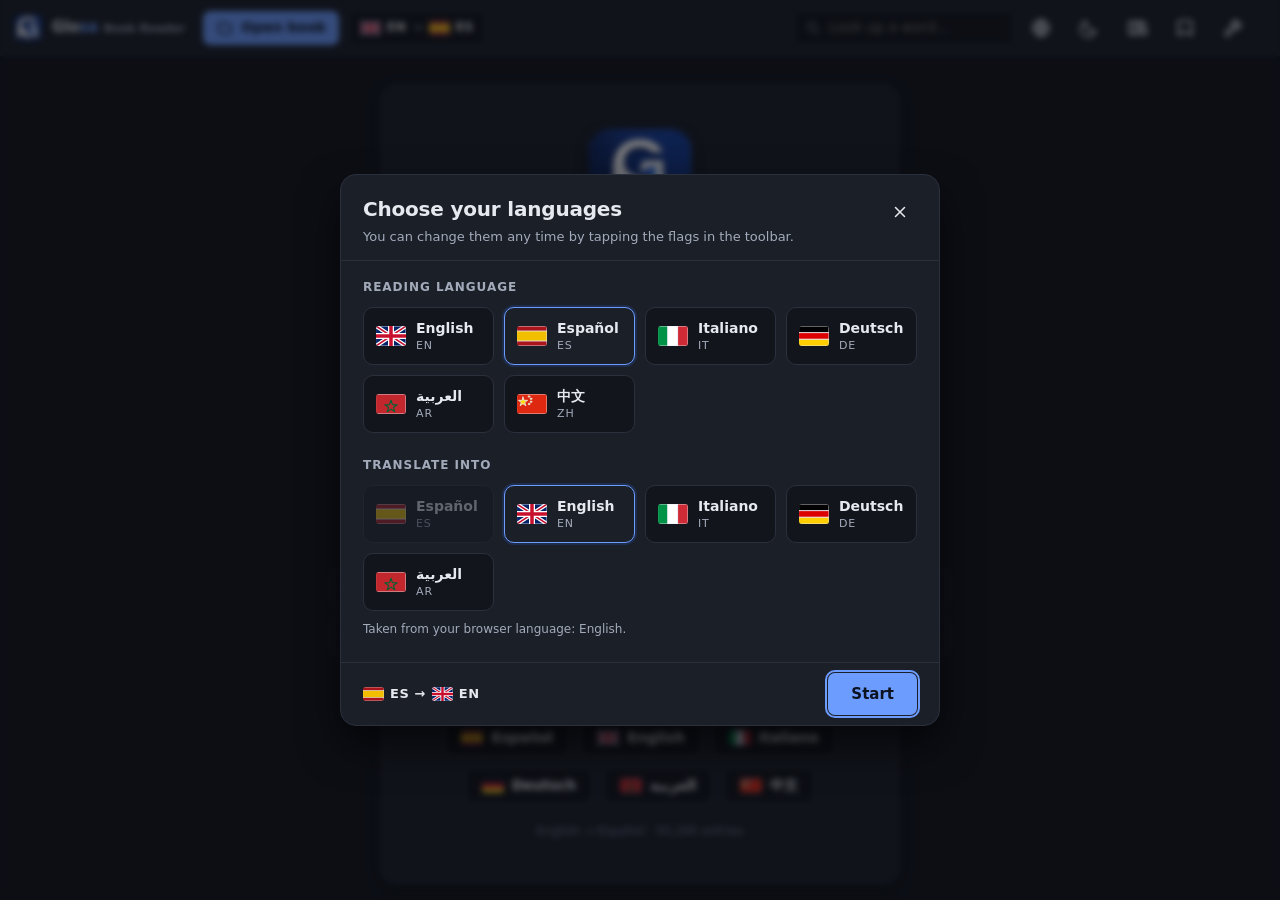
==== index.html @ c2bec1b0 "ui: Top 100 en tres columnas, icono de libro abierto, y Privacidad/Condiciones al pie de la portada " ====
<!DOCTYPE html>
<html lang="es" data-theme="dark">
<head>
  <meta charset="utf-8">
  <meta name="viewport" content="width=device-width, initial-scale=1">
  <title>Glosa Book Reader</title>
  <meta name="application-name" content="Glosa Book Reader">
  <meta name="description" content="Glosa Book Reader: lee libros en PDF, EPUB, HTML o TXT en otro idioma; pulsa una palabra y verás su traducción al instante.">
  <meta property="og:site_name" content="Glosa Book Reader">
  <meta property="og:title" content="Glosa Book Reader">
  <meta property="og:image" content="https://glosa.dyndns.org/icons/icon-512.png">
  <link rel="icon" href="icons/favicon.ico" sizes="16x16 32x32 48x48 64x64">
  <link rel="icon" type="image/png" sizes="32x32" href="icons/favicon-32.png">
  <link rel="icon" type="image/png" sizes="16x16" href="icons/favicon-16.png">
  <link rel="apple-touch-icon" sizes="180x180" href="icons/apple-touch-icon.png">
  <link rel="manifest" href="manifest.webmanifest">
  <meta name="theme-color" content="#1b2a6b">
  <link rel="stylesheet" href="css/app.css">
</head>
<body>

<header class="toolbar" id="toolbar">
  <div class="toolbar__bar">
    <button type="button" class="brand" id="brand-home" data-i18n-title="home">
      <span class="brand__logo" aria-hidden="true"></span>
      <span class="brand__name">Glo<span>sa</span><small class="brand__tag">Book Reader</small></span>
    </button>
    <span class="toolbar__title" id="book-title" hidden><span class="toolbar__title-text" id="book-title-text"></span><span class="toolbar__title-pages" id="book-title-pages"></span></span>
    <button class="btn btn--icon toolbar__burger" id="btn-menu" data-i18n-title="menu" aria-expanded="false" aria-controls="toolbar-groups">
      <svg class="icon-burger" viewBox="0 0 20 20"><path d="M3 5.5h14M3 10h14M3 14.5h14"/></svg>
      <svg class="icon-close" viewBox="0 0 20 20"><path d="m5 5 10 10M15 5 5 15"/></svg>
    </button>
  </div>

  <div class="toolbar__groups" id="toolbar-groups">
  <div class="toolbar__group toolbar__brand">
    <button class="btn btn--primary" id="btn-open" data-i18n-title="open.title">
      <svg viewBox="0 0 20 20"><path d="M3 5.5A1.5 1.5 0 0 1 4.5 4h3.6l1.6 1.8h5.8A1.5 1.5 0 0 1 17 7.3v7.2a1.5 1.5 0 0 1-1.5 1.5h-11A1.5 1.5 0 0 1 3 14.5z"/></svg>
      <span data-i18n="open">Abrir libro</span>
    </button>
    <button class="btn btn--secondary" id="btn-drive" data-open-drive data-needs-drive data-i18n-title="drive.open" hidden>
      <svg viewBox="0 0 20 20"><path d="M6 15.5a3.5 3.5 0 0 1-.4-7 5 5 0 0 1 9.6 1.2 3 3 0 0 1-.7 5.8z"/></svg>
      <span data-i18n="source.drive">Google Drive</span>
    </button>
    <button class="btn btn--secondary toolbar__home" id="btn-home" data-i18n-title="home">
      <svg viewBox="0 0 20 20"><path d="M3 9.5 10 3l7 6.5M5 8.5V17h4v-4h2v4h4V8.5"/></svg>
      <span data-i18n="home">Inicio</span>
    </button>
    <input type="file" id="file-input" accept=".pdf,.epub,.html,.htm,.xhtml,.txt,application/pdf,application/epub+zip,text/html,text/plain" hidden>
    <button type="button" class="pair-badge" id="pair-badge" data-i18n-title="langs.badge.title" aria-haspopup="dialog"></button>
  </div>

  <div class="toolbar__group toolbar__nav" id="nav-controls" hidden>
    <button class="btn btn--icon" id="btn-prev" data-i18n-title="prev"><svg viewBox="0 0 20 20"><path d="M12.5 4 6.5 10l6 6"/></svg></button>
    <label class="page-indicator">
      <input type="number" id="page-input" min="1" value="1" aria-label="Página">
      <span>/ <b id="page-count">0</b></span>
    </label>
    <button class="btn btn--icon" id="btn-next" data-i18n-title="next"><svg viewBox="0 0 20 20"><path d="m7.5 4 6 6-6 6"/></svg></button>
    <span class="toolbar__sep"></span>
    <button class="btn btn--icon" id="btn-zoom-out" data-i18n-title="zoom.out"><svg viewBox="0 0 20 20"><path d="M4 10h12"/></svg></button>
    <button class="btn btn--text" id="btn-zoom-fit" data-i18n-title="zoom.fit"><span id="zoom-label">100%</span></button>
    <button class="btn btn--icon" id="btn-zoom-in" data-i18n-title="zoom.in"><svg viewBox="0 0 20 20"><path d="M10 4v12M4 10h12"/></svg></button>
    <span class="toolbar__sep"></span>
    <div class="segmented" role="tablist">
      <button class="segmented__btn is-active" data-mode="page" role="tab" data-i18n="mode.page" data-i18n-title="mode.page.title">Página</button>
      <button class="segmented__btn" data-mode="text" role="tab" data-i18n="mode.text" data-i18n-title="mode.text.title">Texto</button>
    </div>
  </div>

  <div class="toolbar__group toolbar__catalogs" id="toolbar-catalogs">
    <span class="toolbar__catalogs-label" data-i18n="catalog.menu">Top 100 por idioma</span>
    <div class="toolbar__catalogs-row" id="toolbar-catalogs-row"></div>
  </div>

  <div class="toolbar__group toolbar__right">
    <form class="search" id="search-form" role="search">
      <svg viewBox="0 0 20 20"><circle cx="8.5" cy="8.5" r="5"/><path d="m12.5 12.5 4 4"/></svg>
      <input type="search" id="search-input" data-i18n-placeholder="search.placeholder" placeholder="Buscar palabra…" autocomplete="off" spellcheck="false">
    </form>
    <button class="btn btn--icon" id="btn-catalog" data-i18n-title="catalog.open">
      <svg viewBox="0 0 20 20"><circle cx="10" cy="10" r="7"/><path d="M3 10h14M10 3c3 3 3 11 0 14M10 3c-3 3-3 11 0 14"/></svg>
    </button>
    <button class="btn btn--icon" id="btn-theme" data-i18n-title="theme.toggle">
      <svg class="icon-sun" viewBox="0 0 20 20"><circle cx="10" cy="10" r="3.5"/><path d="M10 2v2M10 16v2M2 10h2M16 10h2M4.3 4.3l1.4 1.4M14.3 14.3l1.4 1.4M4.3 15.7l1.4-1.4M14.3 5.7l1.4-1.4"/></svg>
      <svg class="icon-moon" viewBox="0 0 20 20"><path d="M16 12.5A7 7 0 0 1 7.5 4a7 7 0 1 0 8.5 8.5z"/></svg>
    </button>
    <button class="btn btn--icon" id="btn-library" data-i18n-title="lib.title">
      <svg viewBox="0 0 20 20"><path d="M3 4.5h4.5v11H3zM7.5 4.5H12v11H7.5zM12.6 5.2l3.9-1 2.6 10.7-3.9 1z"/></svg>
      <span class="badge" id="library-count" hidden>0</span>
    </button>
    <button class="btn btn--icon" id="btn-vocab" data-i18n-title="vocab">
      <svg viewBox="0 0 20 20"><path d="M5 3.5h10a1 1 0 0 1 1 1v12l-6-3-6 3v-12a1 1 0 0 1 1-1z"/></svg>
      <span class="badge" id="vocab-count" hidden>0</span>
    </button>
    <button class="btn btn--icon btn--account" id="btn-account" data-i18n-title="account.title" hidden>
      <svg viewBox="0 0 20 20"><circle cx="10" cy="7" r="3.5"/><path d="M3.5 17a6.5 6.5 0 0 1 13 0"/></svg>
      <img class="btn--account__avatar" id="account-avatar" alt="" referrerpolicy="no-referrer" hidden>
    </button>
    <button class="btn btn--icon" id="btn-settings" data-i18n-title="settings">
      <svg viewBox="0 0 20 20"><path d="M16.6 5.9a3.9 3.9 0 0 1-5 4.7l-6.1 6.1a1.6 1.6 0 0 1-2.2-2.2l6.1-6.1a3.9 3.9 0 0 1 4.7-5l-2.3 2.3 0.6 2.1 2.1 0.6z"/></svg>
    </button>
  </div>
  </div>
</header>

<main class="workspace" id="workspace">
  <section class="viewer" id="viewer" tabindex="0">
    <div class="empty" id="empty-state">
      <div class="empty__card">
        <div class="empty__icon" aria-hidden="true"></div>
        <h1 data-i18n="empty.h1">Lee en otro idioma sin salir de la página</h1>
        <p data-i18n="empty.p">Abre un libro en PDF, EPUB, HTML o TXT, pulsa cualquier palabra y verás su traducción al instante. Elige la fuente y el tamaño con los que mejor leas.</p>
        <div class="empty__actions">
          <button class="btn btn--primary btn--lg" id="btn-open-empty" data-i18n="empty.open">Abrir un libro</button>
          <button class="btn btn--lg btn--secondary" id="btn-open-drive" data-open-drive data-needs-drive hidden>
            <svg viewBox="0 0 20 20"><path d="M6 15.5a3.5 3.5 0 0 1-.4-7 5 5 0 0 1 9.6 1.2 3 3 0 0 1-.7 5.8z"/></svg>
            <span data-i18n="drive.open">Abrir de Google Drive</span>
          </button>
          <button class="btn btn--lg btn--secondary" id="btn-continue" hidden>
            <svg viewBox="0 0 20 20"><path d="M3 4.5h4.5v11H3zM7.5 4.5H12v11H7.5zM12.6 5.2l3.9-1 2.6 10.7-3.9 1z"/></svg>
            <span data-i18n="lib.continue">Seguir leyendo</span>
          </button>
        </div>
        <p class="empty__hint" data-i18n="empty.hint">…o arrastra el fichero aquí</p>
        <div class="empty__catalogs">
          <p class="empty__catalogs-label" data-i18n="catalog.pick">O empieza con un clásico de Project Gutenberg:</p>
          <div class="empty__catalogs-row empty__catalogs-row--grid">
            <button class="btn btn--catalog" type="button" data-catalog-lang="en">
              <svg viewBox="0 0 20 20"><path d="M10 6c-1.6-1.4-3.9-1.9-7-1.7v11.2c3.1-.2 5.4.3 7 1.7 1.6-1.4 3.9-1.9 7-1.7V4.3c-3.1-.2-5.4.3-7 1.7zM10 6v11.2"/></svg>
              <span data-i18n="catalog.button.en">Top 100 en inglés</span>
            </button>
            <button class="btn btn--catalog" type="button" data-catalog-lang="es">
              <svg viewBox="0 0 20 20"><path d="M10 6c-1.6-1.4-3.9-1.9-7-1.7v11.2c3.1-.2 5.4.3 7 1.7 1.6-1.4 3.9-1.9 7-1.7V4.3c-3.1-.2-5.4.3-7 1.7zM10 6v11.2"/></svg>
              <span data-i18n="catalog.button.es">Top 100 en español</span>
            </button>
            <button class="btn btn--catalog" type="button" data-catalog-lang="it">
              <svg viewBox="0 0 20 20"><path d="M10 6c-1.6-1.4-3.9-1.9-7-1.7v11.2c3.1-.2 5.4.3 7 1.7 1.6-1.4 3.9-1.9 7-1.7V4.3c-3.1-.2-5.4.3-7 1.7zM10 6v11.2"/></svg>
              <span data-i18n="catalog.button.it">Top 100 en italiano</span>
            </button>
            <button class="btn btn--catalog" type="button" data-catalog-lang="de">
              <svg viewBox="0 0 20 20"><path d="M10 6c-1.6-1.4-3.9-1.9-7-1.7v11.2c3.1-.2 5.4.3 7 1.7 1.6-1.4 3.9-1.9 7-1.7V4.3c-3.1-.2-5.4.3-7 1.7zM10 6v11.2"/></svg>
              <span data-i18n="catalog.button.de">Top 100 en alemán</span>
            </button>
            <button class="btn btn--catalog" type="button" data-catalog-lang="ar">
              <svg viewBox="0 0 20 20"><path d="M10 6c-1.6-1.4-3.9-1.9-7-1.7v11.2c3.1-.2 5.4.3 7 1.7 1.6-1.4 3.9-1.9 7-1.7V4.3c-3.1-.2-5.4.3-7 1.7zM10 6v11.2"/></svg>
              <span data-i18n="catalog.button.ar">Clásicos en árabe</span>
            </button>
            <button class="btn btn--catalog" type="button" data-catalog-lang="zh">
              <svg viewBox="0 0 20 20"><path d="M10 6c-1.6-1.4-3.9-1.9-7-1.7v11.2c3.1-.2 5.4.3 7 1.7 1.6-1.4 3.9-1.9 7-1.7V4.3c-3.1-.2-5.4.3-7 1.7zM10 6v11.2"/></svg>
              <span data-i18n="catalog.button.zh">Top 100 en chino</span>
            </button>
          </div>
        </div>
        <div class="empty__catalogs empty__catalogs--beg" hidden>
          <p class="empty__catalogs-label" data-i18n="catalog.beginners">Infantil y principiantes: lecturas fáciles para empezar</p>
          <div class="empty__catalogs-row" id="beginners-row"></div>
        </div>
        <p class="empty__meta" id="dict-meta"></p>
      </div>
      <section class="recent" id="recent" hidden>
        <h2 class="recent__title" data-i18n="lib.recent">Continuar leyendo</h2>
        <div class="recent__list" id="recent-list"></div>
      </section>
      <p class="empty__legal"><span class="empty__appname">Glosa Book Reader</span> · <a href="privacy/" data-i18n="legal.privacy">Privacidad</a> · <a href="conditions/" data-i18n="legal.terms">Condiciones</a></p>
    </div>
    <div class="pages" id="pages" hidden></div>
  </section>

  <aside class="drawer" id="vocab-drawer" hidden>
    <header class="drawer__head">
      <h2 data-i18n="vocab.title">Vocabulario</h2>
      <div class="drawer__actions">
        <button class="btn btn--text" id="vocab-export" data-i18n="vocab.export" data-i18n-title="vocab.export.title">Exportar</button>
        <button class="btn btn--text btn--danger" id="vocab-clear" data-i18n="vocab.clear" data-i18n-title="vocab.clear.title">Vaciar</button>
        <button class="btn btn--icon" data-close-drawer="vocab-drawer" data-i18n-title="close"><svg viewBox="0 0 20 20"><path d="m5 5 10 10M15 5 5 15"/></svg></button>
      </div>
    </header>
    <div class="drawer__body">
      <p class="drawer__empty" id="vocab-empty" data-i18n="vocab.empty">Guarda palabras desde el popup de traducción y las verás aquí.</p>
      <ul class="vocab-list" id="vocab-list"></ul>
    </div>
  </aside>

  <aside class="drawer" id="settings-drawer" hidden>
    <header class="drawer__head">
      <h2 data-i18n="settings">Ajustes</h2>
      <button class="btn btn--icon" data-close-drawer="settings-drawer" data-i18n-title="close"><svg viewBox="0 0 20 20"><path d="m5 5 10 10M15 5 5 15"/></svg></button>
    </header>
    <div class="drawer__body settings">

      <h3 data-i18n="settings.dictionary">Diccionario</h3>
      <div class="field">
        <span class="field__label" data-i18n="settings.pair">Par de idiomas</span>
        <select id="opt-pair" class="select"></select>
      </div>
      <label class="field field--row">
        <span class="field__label" data-i18n="settings.autoDetect">Detectar el idioma del libro al abrirlo y elegir el diccionario</span>
        <input type="checkbox" id="opt-autodetect" class="switch">
      </label>
      <label class="field field--row">
        <span class="field__label" data-i18n="settings.zhSimplified">Libros en chino: mostrar en caracteres simplificados</span>
        <input type="checkbox" id="opt-zh-simplified" class="switch">
      </label>
      <label class="field field--row">
        <span class="field__label"><span data-i18n="settings.online">Consultar online si no está en el diccionario local</span><small data-i18n="settings.online.hint">Usa MyMemory y Wiktionary. Envía solo la palabra consultada.</small></span>
        <input type="checkbox" id="opt-online" class="switch">
      </label>
      <label class="field field--row">
        <span class="field__label" data-i18n="settings.speak">Pronunciar la palabra al abrir el popup</span>
        <input type="checkbox" id="opt-speak" class="switch">
      </label>
      <div class="field">
        <span class="field__label" data-i18n="settings.loaded">Diccionario cargado</span>
        <p class="field__value" id="settings-dict-meta"></p>
        <button class="btn btn--text" id="btn-load-dict" data-i18n="settings.loadOther">Cargar otro diccionario (.js / .json)…</button>
        <input type="file" id="dict-input" accept=".js,.json,application/json,text/javascript" hidden>
      </div>

      <h3 data-i18n="settings.appearance">Apariencia</h3>
      <div class="field">
        <span class="field__label" data-i18n="settings.uiLang">Idioma de la interfaz</span>
        <select id="opt-uilang" class="select">
          <option value="auto" data-i18n="uiLang.auto">Según el diccionario</option>
          <option value="es">Español</option>
          <option value="en">English</option>
          <option value="it">Italiano</option>
          <option value="de">Deutsch</option>
        </select>
      </div>
      <div class="field">
        <span class="field__label" data-i18n="settings.theme">Tema</span>
        <div class="segmented segmented--full" id="theme-seg">
          <button class="segmented__btn" data-theme="light" data-i18n="theme.light">Claro</button>
          <button class="segmented__btn" data-theme="dark" data-i18n="theme.dark">Oscuro</button>
          <button class="segmented__btn" data-theme="auto" data-i18n="theme.auto">Sistema</button>
        </div>
      </div>
      <label class="field field--row">
        <span class="field__label" data-i18n="settings.invert">Invertir colores del PDF en modo oscuro</span>
        <input type="checkbox" id="opt-invert" class="switch">
      </label>

      <h3 data-i18n="settings.reading">Lectura (vista Texto)</h3>
      <div class="field">
        <span class="field__label" data-i18n="settings.font">Fuente</span>
        <select id="opt-font" class="select"></select>
      </div>
      <div class="field">
        <span class="field__label"><span data-i18n="settings.size">Tamaño</span> <b id="font-size-label">18 px</b></span>
        <input type="range" id="opt-font-size" min="12" max="36" step="1" value="18" class="range">
      </div>
      <div class="field">
        <span class="field__label"><span data-i18n="settings.lineHeight">Interlineado</span> <b id="line-height-label">1.6</b></span>
        <input type="range" id="opt-line-height" min="1.2" max="2.2" step="0.1" value="1.6" class="range">
      </div>
      <div class="field">
        <span class="field__label"><span data-i18n="settings.measure">Ancho de columna</span> <b id="measure-label">70</b></span>
        <input type="range" id="opt-measure" min="45" max="110" step="5" value="70" class="range">
      </div>
      <div class="field">
        <span class="field__label" data-i18n="settings.align">Alineación</span>
        <div class="segmented segmented--full" id="align-seg">
          <button class="segmented__btn" data-align="left" data-i18n="align.left">Izquierda</button>
          <button class="segmented__btn" data-align="justify" data-i18n="align.justify">Justificado</button>
        </div>
      </div>

      <h3 data-i18n="settings.shortcuts">Atajos</h3>
      <ul class="shortcuts">
        <li><kbd>←</kbd><kbd>→</kbd> <span data-i18n="sc.pages">página o capítulo anterior / siguiente</span></li>
        <li><kbd>+</kbd><kbd>-</kbd> <span data-i18n="sc.zoom">zoom</span></li>
        <li><kbd>T</kbd> <span data-i18n="sc.mode">alternar vista Página / Texto</span></li>
        <li><kbd>D</kbd> <span data-i18n="sc.theme">alternar tema</span></li>
        <li><kbd>Esc</kbd> <span data-i18n="sc.esc">cerrar popup o panel</span></li>
      </ul>
    </div>
  </aside>
</main>

<div class="popup" id="popup" role="dialog" aria-live="polite" hidden>
  <div class="popup__arrow"></div>
  <header class="popup__head">
    <div class="popup__word">
      <h3 id="popup-word">palabra</h3>
      <span class="popup__lemma" id="popup-lemma" hidden></span>
    </div>
    <div class="popup__actions">
      <button class="btn btn--icon btn--sm" id="popup-speak" data-i18n-title="popup.speak"><svg viewBox="0 0 20 20"><path d="M3 8v4h3l4 3V5L6 8zM13 7.5a3.5 3.5 0 0 1 0 5M15.5 5a7 7 0 0 1 0 10"/></svg></button>
      <button class="btn btn--icon btn--sm" id="popup-save" data-i18n-title="popup.save"><svg viewBox="0 0 20 20"><path d="M5 3.5h10a1 1 0 0 1 1 1v12l-6-3-6 3v-12a1 1 0 0 1 1-1z"/></svg></button>
      <button class="btn btn--icon btn--sm" id="popup-close" data-i18n-title="popup.close"><svg viewBox="0 0 20 20"><path d="m5 5 10 10M15 5 5 15"/></svg></button>
    </div>
  </header>
  <div class="popup__body" id="popup-body"></div>
  <footer class="popup__foot" id="popup-foot"></footer>
</div>

<div class="modal" id="catalog-modal" role="dialog" aria-modal="true" aria-labelledby="catalog-title" hidden>
  <div class="modal__backdrop" data-close-catalog></div>
  <div class="modal__panel">
    <header class="modal__head">
      <div class="modal__titles">
        <h2 id="catalog-title">Top 100</h2>
        <p class="modal__sub"><span data-i18n="catalog.sub">Los más descargados de Project Gutenberg, dominio público. Pulsa un libro y se abre en Glosa.</span> <a id="catalog-source" class="popup__link" href="https://www.gutenberg.org/browse/scores/top" target="_blank" rel="noopener" data-i18n="catalog.source">Ver la lista original ↗</a></p>
      </div>
      <div class="modal__tools">
        <div class="segmented segmented--flags" id="catalog-lang" role="tablist"></div>
        <div class="segmented" id="catalog-level" hidden>
          <button class="segmented__btn is-active" data-level="all" data-i18n="catalog.level.all">Todos</button>
          <button class="segmented__btn" data-level="beg" data-i18n="catalog.level.beg">Infantil y principiantes</button>
        </div>
        <label class="search search--modal">
          <svg viewBox="0 0 20 20"><circle cx="8.5" cy="8.5" r="5"/><path d="m12.5 12.5 4 4"/></svg>
          <input type="search" id="catalog-filter" data-i18n-placeholder="catalog.filter" placeholder="Filtrar por título o autor…" autocomplete="off">
        </label>
        <button class="btn btn--icon" data-close-catalog data-i18n-title="close"><svg viewBox="0 0 20 20"><path d="m5 5 10 10M15 5 5 15"/></svg></button>
      </div>
    </header>
    <p class="modal__status" id="catalog-status" hidden></p>
    <div class="modal__body">
      <div class="books" id="catalog-grid"></div>
    </div>
    <footer class="modal__foot"><span id="catalog-count"></span><span id="catalog-credit" data-i18n="catalog.credit">Textos y portadas: Project Gutenberg (gutenberg.org)</span></footer>
  </div>
</div>

<div class="modal" id="library-modal" role="dialog" aria-modal="true" aria-labelledby="library-title" hidden>
  <div class="modal__backdrop" data-close-library></div>
  <div class="modal__panel modal__panel--narrow">
    <header class="modal__head">
      <div class="modal__titles">
        <h2 id="library-title" data-i18n="lib.title">Biblioteca</h2>
        <p class="modal__sub" id="library-sub" data-i18n="lib.sub">Los libros que has abierto, guardados en este navegador con la página por la que ibas.</p>
      </div>
      <div class="modal__tools">
        <button class="btn btn--icon" data-close-library data-i18n-title="close"><svg viewBox="0 0 20 20"><path d="m5 5 10 10M15 5 5 15"/></svg></button>
      </div>
    </header>
    <div class="modal__body">
      <p class="drawer__empty" id="library-empty" data-i18n="lib.empty">Todavía no has abierto ningún libro.</p>
      <div class="shelf" id="library-list"></div>
    </div>
    <footer class="modal__foot"><span id="library-usage"></span><span id="library-note" data-i18n="lib.note">Se guardan solo en este navegador; si borras sus datos, desaparecen.</span></footer>
  </div>
</div>

<div class="modal" id="langs-modal" role="dialog" aria-modal="true" aria-labelledby="langs-title" hidden>
  <div class="modal__backdrop" data-close-langs></div>
  <div class="modal__panel modal__panel--langs">
    <header class="modal__head">
      <div class="modal__titles">
        <h2 id="langs-title" data-i18n="langs.title">Elige tus idiomas</h2>
        <p class="modal__sub" data-i18n="langs.hint">Puedes cambiarlos cuando quieras pulsando las banderas de la barra.</p>
      </div>
      <div class="modal__tools">
        <button class="btn btn--icon" data-close-langs data-i18n-title="close"><svg viewBox="0 0 20 20"><path d="m5 5 10 10M15 5 5 15"/></svg></button>
      </div>
    </header>
    <div class="modal__body langs">
      <section class="langs__group">
        <h3 data-i18n="langs.source">Idioma de lectura</h3>
        <div class="langs__row" id="langs-source"></div>
      </section>
      <section class="langs__group">
        <h3 data-i18n="langs.target">Idioma al que traducir</h3>
        <div class="langs__row" id="langs-target"></div>
        <p class="langs__note" id="langs-note" hidden></p>
      </section>
    </div>
    <footer class="modal__foot modal__foot--actions">
      <span class="langs__preview" id="langs-preview"></span>
      <button class="btn btn--primary btn--lg" id="langs-ok" data-i18n="langs.ok">Empezar</button>
    </footer>
  </div>
</div>

<div class="modal" id="account-modal" role="dialog" aria-modal="true" aria-labelledby="account-title" hidden>
  <div class="modal__backdrop" data-close-account></div>
  <div class="modal__panel modal__panel--account">
    <header class="modal__head">
      <div class="modal__titles">
        <h2 id="account-title" data-i18n="account.title">Tu cuenta</h2>
      </div>
      <div class="modal__tools">
        <button class="btn btn--icon" data-close-account data-i18n-title="close"><svg viewBox="0 0 20 20"><path d="m5 5 10 10M15 5 5 15"/></svg></button>
      </div>
    </header>
    <div class="modal__body account">
      <div class="account__state" id="account-out">
        <p class="account__intro" data-i18n="account.intro">Inicia sesión con Google para que tu biblioteca y el punto de lectura de cada libro te sigan entre dispositivos, y para abrir libros desde tu Google Drive. Los libros no se suben a Glosa: solo la lista y la página por la que vas.</p>
        <div class="account__gsi" id="gsi-button"></div>
        <p class="account__legal"><span data-i18n="account.legal">Al iniciar sesión aceptas las condiciones del servicio y la política de privacidad.</span> <a href="conditions/" target="_blank" rel="noopener" data-i18n="legal.terms">Condiciones</a> · <a href="privacy/" target="_blank" rel="noopener" data-i18n="legal.privacy">Privacidad</a></p>
      </div>
      <div class="account__state" id="account-in" hidden>
        <div class="account__who">
          <img class="account__picture" id="account-picture" alt="" referrerpolicy="no-referrer">
          <div class="account__id"><b id="account-name"></b><span class="account__email" id="account-email"></span></div>
        </div>
        <div class="account__actions">
          <button class="btn btn--primary" id="btn-account-drive" data-open-drive><svg viewBox="0 0 20 20"><path d="M6 15.5a3.5 3.5 0 0 1-.4-7 5 5 0 0 1 9.6 1.2 3 3 0 0 1-.7 5.8z"/></svg><span data-i18n="drive.open">Abrir de Google Drive</span></button>
          <button class="btn btn--secondary" id="btn-logout" data-i18n="account.logout">Cerrar sesión</button>
          <button class="btn btn--text btn--danger" id="btn-delete-account" data-i18n="account.delete">Eliminar cuenta</button>
        </div>
      </div>
    </div>
  </div>
</div>

<div class="toast" id="toast" hidden></div>
<div class="dropzone" id="dropzone" hidden><p data-i18n="drop">Suelta el fichero para abrirlo</p></div>

<script src="vendor/pdf.min.js"></script>
<script src="vendor/jszip.min.js"></script>
<script src="js/i18n.js"></script>
<script src="js/dictionary.js"></script>
<script src="js/settings.js"></script>
<script src="js/langs.js"></script>
<script src="js/vocab.js"></script>
<script src="js/epub.js"></script>
<script src="js/textdoc.js"></script>
<script src="js/viewer.js"></script>
<script src="js/popup.js"></script>
<script src="js/beginners.js"></script>
<script src="js/catalog.js"></script>
<script src="js/library.js"></script>
<script src="js/auth.js"></script>
<script src="js/sync.js"></script>
<script src="js/drive.js"></script>
<script src="js/app.js"></script>
</body>
</html>
---- css/app.css ----
/* ==========================================================================
   Glosa — hoja de estilos
   Tokens en :root (claro) y en [data-theme="dark"] (tema por defecto). El tema
   "auto" lo resuelve settings.js estampando data-theme según prefers-color-scheme.
   ========================================================================== */

:root {
  --font-ui: "Segoe UI", system-ui, -apple-system, Roboto, "Helvetica Neue", Arial, sans-serif;
  --font-read: Georgia, "Times New Roman", serif;
  --read-size: 18px;
  --read-lh: 1.6;
  --read-measure: 70ch;
  --read-align: left;

  --bg: #eef1f5;
  --bg-elev: #ffffff;
  --bg-sunken: #e2e6ec;
  --fg: #1a1f2b;
  --fg-muted: #5b6474;
  --fg-faint: #8b93a3;
  --line: #d7dce4;
  --line-strong: #b9c1cd;
  --accent: #2563eb;
  --accent-fg: #ffffff;
  --accent-soft: #dbe7ff;
  --danger: #dc2626;
  --highlight: rgba(250, 204, 21, .55);
  --shadow-sm: 0 1px 2px rgba(16, 24, 40, .06), 0 1px 3px rgba(16, 24, 40, .1);
  --shadow-md: 0 4px 12px rgba(16, 24, 40, .12), 0 2px 4px rgba(16, 24, 40, .08);
  --shadow-lg: 0 20px 40px rgba(16, 24, 40, .18), 0 6px 12px rgba(16, 24, 40, .1);
  --page-shadow: 0 1px 3px rgba(0,0,0,.18), 0 8px 24px rgba(0,0,0,.12);
  --radius: 10px;
  --radius-sm: 7px;
  --toolbar-h: 56px;
  --pdf-filter: none;
}

[data-theme="dark"] {
  --bg: #12151c;
  --bg-elev: #1b1f28;
  --bg-sunken: #0d1015;
  --fg: #e6e9ef;
  --fg-muted: #a3abbb;
  --fg-faint: #6f788a;
  --line: #2a303c;
  --line-strong: #3a4250;
  --accent: #6d9cff;
  --accent-fg: #0b1220;
  --accent-soft: #1f2d4d;
  --danger: #f87171;
  --highlight: rgba(250, 204, 21, .38);
  --shadow-sm: 0 1px 2px rgba(0,0,0,.4);
  --shadow-md: 0 4px 12px rgba(0,0,0,.5);
  --shadow-lg: 0 20px 40px rgba(0,0,0,.6);
  --page-shadow: 0 1px 3px rgba(0,0,0,.6), 0 8px 24px rgba(0,0,0,.5);
}
[data-theme="dark"][data-invert-pdf="1"] { --pdf-filter: invert(.92) hue-rotate(180deg); }

* { box-sizing: border-box; }
html, body { height: 100%; margin: 0; }
body {
  font: 14px/1.45 var(--font-ui);
  color: var(--fg);
  background: var(--bg);
  overflow: hidden;
  -webkit-font-smoothing: antialiased;
}
button, input, select { font: inherit; color: inherit; }
svg { width: 18px; height: 18px; fill: none; stroke: currentColor; stroke-width: 1.7; stroke-linecap: round; stroke-linejoin: round; }
h1, h2, h3 { margin: 0; font-weight: 600; }
[hidden] { display: none !important; }

/* --------------------------------------------------------------------------
   Toolbar
   -------------------------------------------------------------------------- */
.toolbar {
  position: relative; z-index: 20;
  min-height: var(--toolbar-h);
  display: flex; align-items: center; gap: 12px; padding: 0 14px;
  background: var(--bg-elev);
  border-bottom: 1px solid var(--line);
  box-shadow: var(--shadow-sm);
}
.toolbar__bar { display: flex; align-items: center; gap: 10px; min-width: 0; }
.toolbar__groups { flex: 1; min-width: 0; display: grid; grid-template-columns: auto 1fr auto; align-items: center; gap: 12px; }
.toolbar__group { display: flex; align-items: center; gap: 6px; min-width: 0; }
.toolbar__nav { justify-content: center; }
.toolbar__right { justify-content: flex-end; }
.toolbar__sep { width: 1px; height: 24px; background: var(--line); margin: 0 4px; }
.toolbar__brand { gap: 10px; }
.toolbar .toolbar__burger { display: none; }
.toolbar__title { display: none; }
.icon-close { display: none; }
.brand__logo {
  width: 28px; height: 28px; border-radius: 7px; flex: none;
  background: url("../icons/favicon-64.png") center / contain no-repeat;
}
.brand__name { font-weight: 700; font-size: 15px; letter-spacing: -.01em; margin-right: 6px; }
.brand__name span { color: var(--accent); }

.btn {
  display: inline-flex; align-items: center; gap: 7px;
  height: 34px; padding: 0 12px; border-radius: var(--radius-sm);
  border: 1px solid transparent; background: transparent; cursor: pointer;
  color: var(--fg); white-space: nowrap; user-select: none;
  transition: background .12s, border-color .12s, color .12s, transform .06s;
}
.btn:hover { background: var(--bg-sunken); }
.btn:active { transform: translateY(1px); }
.btn:focus-visible { outline: 2px solid var(--accent); outline-offset: 1px; }
.btn:disabled { opacity: .4; cursor: default; }
.btn--icon { width: 34px; padding: 0; justify-content: center; position: relative; }
.btn--sm { height: 28px; width: 28px; }
.btn--sm svg { width: 16px; height: 16px; }
.btn--text { color: var(--fg-muted); font-weight: 500; }
.btn--text:hover { color: var(--fg); }
.btn--danger { color: var(--danger); }
.btn--primary { background: var(--accent); color: var(--accent-fg); font-weight: 600; }
.btn--primary:hover { filter: brightness(1.08); background: var(--accent); }
.btn--lg { height: 42px; padding: 0 22px; font-size: 15px; }
.btn--secondary { border: 1px solid var(--line-strong); background: var(--bg); font-weight: 600; }
.btn--secondary:hover { border-color: var(--accent); background: var(--bg-elev); }
.btn--secondary svg { color: var(--accent); }
.empty__actions { display: flex; gap: 10px; justify-content: center; flex-wrap: wrap; }
.badge {
  position: absolute; top: 3px; right: 3px; min-width: 16px; height: 16px; padding: 0 4px;
  border-radius: 8px; background: var(--accent); color: var(--accent-fg);
  font-size: 10px; font-weight: 700; line-height: 16px; text-align: center;
}
/* Chivato de idiomas de la barra: bandera + ISO → bandera + ISO; abre el popup de idiomas. */
.pair-badge {
  display: inline-flex; align-items: center; gap: 6px; height: 34px; padding: 0 10px;
  border: 1px solid var(--line); border-radius: var(--radius-sm); background: var(--bg); color: var(--fg);
  font: inherit; font-weight: 700; font-size: 12px; letter-spacing: .04em; cursor: pointer;
}
.pair-badge:hover { border-color: var(--accent); background: var(--bg-elev); }
.pair-badge:focus-visible { outline: 2px solid var(--accent); outline-offset: 1px; }
.pair-badge__arrow { color: var(--fg-muted); font-weight: 400; }
.flag { display: inline-block; width: 21px; height: 14px; border-radius: 3px; overflow: hidden; flex: none; box-shadow: inset 0 0 0 1px rgba(0, 0, 0, .18); font-size: 9px; line-height: 14px; text-align: center; }
.flag svg { display: block; width: 100%; height: 100%; }
.icon-moon { display: none; }
[data-theme="dark"] .icon-sun { display: none; }
[data-theme="dark"] .icon-moon { display: block; }

.page-indicator { display: inline-flex; align-items: center; gap: 6px; color: var(--fg-muted); }
.page-indicator input {
  width: 52px; height: 30px; text-align: center; border-radius: 6px;
  border: 1px solid var(--line); background: var(--bg); color: var(--fg);
  -moz-appearance: textfield;
}
.page-indicator input::-webkit-inner-spin-button { appearance: none; }
.page-indicator input:focus { outline: 2px solid var(--accent); border-color: transparent; }
#zoom-label { min-width: 44px; text-align: center; font-variant-numeric: tabular-nums; }

.segmented {
  display: inline-flex; padding: 3px; gap: 2px; border-radius: 8px; background: var(--bg-sunken);
}
.segmented__btn {
  height: 28px; padding: 0 12px; border: 0; border-radius: 6px; background: transparent;
  color: var(--fg-muted); cursor: pointer; font-weight: 500;
}
.segmented__btn:hover { color: var(--fg); }
.segmented__btn.is-active { background: var(--bg-elev); color: var(--fg); box-shadow: var(--shadow-sm); }
.segmented--full { display: flex; }
.segmented--full .segmented__btn { flex: 1; }

.search {
  display: flex; align-items: center; gap: 6px; height: 34px; padding: 0 10px; width: 220px;
  border: 1px solid var(--line); border-radius: var(--radius-sm); background: var(--bg);
  color: var(--fg-faint);
}
.search:focus-within { border-color: var(--accent); box-shadow: 0 0 0 3px var(--accent-soft); }
.search svg { flex: none; width: 16px; height: 16px; }
.search input { flex: 1; min-width: 0; border: 0; background: transparent; outline: 0; color: var(--fg); }
.search input::-webkit-search-cancel-button { appearance: none; }

/* --------------------------------------------------------------------------
   Workspace / viewer
   -------------------------------------------------------------------------- */
.workspace { position: relative; flex: 1; min-height: 0; display: flex; }
body { display: flex; flex-direction: column; }
/* overflow-anchor: none → el visor compensa él mismo los cambios de altura (viewer.js), sin que el navegador lo duplique */
.viewer { flex: 1; min-width: 0; overflow: auto; position: relative; outline: 0; scroll-behavior: auto; overflow-anchor: none; }

.empty { min-height: 100%; display: grid; place-items: center; padding: 40px 20px; }
.empty__card {
  max-width: 520px; text-align: center; padding: 44px 40px;
  background: var(--bg-elev); border: 1px solid var(--line); border-radius: 16px; box-shadow: var(--shadow-md);
}
.empty__icon {
  width: 104px; height: 104px; margin: 0 auto 22px; border-radius: 22px; box-shadow: var(--shadow-md);
  background: url("../icons/icon-256.png") center / contain no-repeat;
}
.empty h1 { font-size: 22px; letter-spacing: -.01em; margin-bottom: 10px; }
.empty p { color: var(--fg-muted); margin: 0 0 22px; font-size: 15px; }
.empty__hint { font-size: 13px !important; color: var(--fg-faint) !important; margin: 14px 0 0 !important; }
.empty__meta { font-size: 12px !important; color: var(--fg-faint) !important; margin: 18px 0 0 !important; }
.brand__tag { font-size: 11px; font-weight: 600; letter-spacing: .02em; color: var(--fg-muted); margin-left: 6px; }
@media (max-width: 720px) { .brand__tag { display: none; } }
.empty__legal { font-size: 12px !important; color: var(--fg-faint) !important; margin: 0 0 24px !important; text-align: center; justify-self: center; }
.empty__legal a { color: inherit; text-decoration: underline; text-underline-offset: 2px; }
.empty__legal a:hover { color: var(--fg-muted); }

.pages { padding: 24px 24px 80px; display: flex; flex-direction: column; align-items: center; gap: 22px; }
/* Marcador de lectura: línea magenta pegada al contenido, donde se dejó de leer. */
.read-marker { position: absolute; left: 0; right: 0; height: 0; border-top: 2px solid #ff00ff; pointer-events: none; z-index: 5; }
.read-marker::before { content: ""; position: absolute; left: 6px; top: -5px; width: 8px; height: 8px; border-radius: 50%; background: #ff00ff; }
.read-marker[hidden] { display: none; }
.page {
  position: relative; background: #fff; box-shadow: var(--page-shadow); flex: none;
  filter: var(--pdf-filter);
}
.page canvas { display: block; width: 100%; height: 100%; }
.page__num {
  position: absolute; left: 50%; bottom: -20px; transform: translateX(-50%);
  font-size: 11px; color: var(--fg-faint); filter: none;
}
.page--loading::after {
  content: ""; position: absolute; inset: 0; margin: auto; width: 26px; height: 26px;
  border: 3px solid var(--line-strong); border-top-color: var(--accent); border-radius: 50%;
  animation: spin .8s linear infinite;
}
@keyframes spin { to { transform: rotate(360deg); } }

/* Capa de texto de pdf.js: texto transparente y posicionado sobre el canvas */
.textLayer {
  position: absolute; inset: 0; overflow: hidden; line-height: 1;
  text-align: initial; text-size-adjust: none; forced-color-adjust: none;
  transform-origin: 0 0; z-index: 2; cursor: text;
}
.textLayer span, .textLayer br { color: transparent; position: absolute; white-space: pre; transform-origin: 0 0; }
.textLayer ::selection { background: rgba(37, 99, 235, .3); }
.textLayer .endOfContent { display: block; position: absolute; inset: 100% 0 0; z-index: -1; cursor: default; user-select: none; }

/* Vista Texto (reflujo) */
.reflow {
  width: min(100%, var(--read-measure)); margin: 0 auto; padding: 8px 0;
  font-family: var(--font-read); font-size: var(--read-size); line-height: var(--read-lh);
  text-align: var(--read-align); hyphens: auto; color: var(--fg);
}
.reflow__page {
  padding: 34px 40px; margin-bottom: 26px; background: var(--bg-elev);
  border: 1px solid var(--line); border-radius: 14px; box-shadow: var(--shadow-sm);
}
.reflow__page p { margin: 0 0 1em; }
.reflow__page h3 { font-size: 1.25em; margin: 1.2em 0 .6em; line-height: 1.3; }
.reflow__page h3:first-child { margin-top: 0; }
.reflow__marker { font-family: var(--font-ui); font-size: 12px; color: var(--fg-faint); margin-bottom: 14px; }

/* Contenido de EPUB / HTML: tipografía nuestra, sin los estilos del libro */
.reflow__content { overflow-wrap: break-word; }
.reflow__content h1, .reflow__content h2 { font-size: 1.45em; line-height: 1.25; margin: .4em 0 .8em; }
.reflow__content h3, .reflow__content h4 { font-size: 1.15em; margin: 1.2em 0 .5em; }
.reflow__content h5, .reflow__content h6 { font-size: 1em; margin: 1em 0 .4em; }
.reflow__content p { margin: 0 0 1em; }
.reflow__content img, .reflow__content svg { max-width: 100%; height: auto; display: block; margin: 1em auto; }
.reflow__content blockquote { margin: 1em 0; padding: .2em 0 .2em 1em; border-left: 3px solid var(--line-strong); color: var(--fg-muted); }
.reflow__content pre { white-space: pre-wrap; font-size: .85em; background: var(--bg); padding: .8em; border-radius: 8px; }
.reflow__content hr { border: 0; border-top: 1px solid var(--line); margin: 2em auto; width: 40%; }
.reflow__content table { border-collapse: collapse; max-width: 100%; margin: 1em 0; font-size: .9em; }
.reflow__content td, .reflow__content th { border: 1px solid var(--line); padding: .3em .6em; }
.reflow__content a { color: var(--accent); }
.reflow__content [align="center"], .reflow__content .center, .reflow__content .poem { text-align: center; }
[data-theme="dark"] .reflow__content img { filter: brightness(.85); }

/* Con un EPUB/HTML no hay zoom ni vista Página */
body[data-doctype="book"] #btn-zoom-in, body[data-doctype="book"] #btn-zoom-out, body[data-doctype="book"] #btn-zoom-fit,
body[data-doctype="book"] .toolbar__nav .segmented, body[data-doctype="book"] .toolbar__nav .toolbar__sep { display: none; }
.reflow__empty { color: var(--fg-faint); font-style: italic; }
.reflow ::selection { background: var(--accent-soft); }
::highlight(pdfr-word) { background: var(--highlight); color: inherit; }

/* --------------------------------------------------------------------------
   Drawers (vocabulario y ajustes)
   -------------------------------------------------------------------------- */
.drawer {
  width: 340px; flex: none; display: flex; flex-direction: column;
  background: var(--bg-elev); border-left: 1px solid var(--line); box-shadow: var(--shadow-md);
  animation: slide-in .18s ease-out;
}
@keyframes slide-in { from { transform: translateX(24px); opacity: 0; } }
.drawer__head {
  display: flex; align-items: center; justify-content: space-between; gap: 8px;
  height: 52px; padding: 0 10px 0 18px; border-bottom: 1px solid var(--line);
}
.drawer__head h2 { font-size: 15px; }
.drawer__actions { display: flex; gap: 2px; align-items: center; }
.drawer__body { flex: 1; overflow: auto; padding: 16px 18px 30px; }
.drawer__empty { color: var(--fg-faint); font-size: 13px; }

.vocab-list { list-style: none; margin: 0; padding: 0; display: flex; flex-direction: column; gap: 8px; }
.vocab-item {
  padding: 10px 12px; border: 1px solid var(--line); border-radius: var(--radius-sm); background: var(--bg);
  display: grid; grid-template-columns: 1fr auto; gap: 2px 8px; align-items: start;
}
.vocab-item__word { font-weight: 600; cursor: pointer; }
.vocab-item__word:hover { color: var(--accent); }
.vocab-item__trans { grid-column: 1; color: var(--fg-muted); font-size: 13px; }
.vocab-item__meta { grid-column: 1; color: var(--fg-faint); font-size: 11px; }
.vocab-item__del { grid-column: 2; grid-row: 1 / span 3; }

.settings h3 {
  font-size: 11px; text-transform: uppercase; letter-spacing: .08em; color: var(--fg-faint);
  margin: 22px 0 10px;
}
.settings h3:first-child { margin-top: 0; }
.field { display: flex; flex-direction: column; gap: 6px; margin-bottom: 14px; }
.field--row { flex-direction: row; align-items: center; justify-content: space-between; gap: 14px; cursor: pointer; }
.field__label { font-size: 13px; display: flex; justify-content: space-between; align-items: baseline; }
.field--row .field__label { flex-direction: column; align-items: flex-start; gap: 2px; }
.field__label small { color: var(--fg-faint); font-size: 11px; }
.field__label b { font-weight: 500; color: var(--fg-muted); font-variant-numeric: tabular-nums; }
.field__value { margin: 0; font-size: 12px; color: var(--fg-muted); }
.select {
  height: 34px; padding: 0 10px; border-radius: var(--radius-sm); border: 1px solid var(--line);
  background: var(--bg); color: var(--fg);
}
.range { width: 100%; accent-color: var(--accent); }
.switch {
  appearance: none; width: 40px; height: 22px; border-radius: 11px; background: var(--line-strong);
  position: relative; cursor: pointer; flex: none; transition: background .15s;
}
.switch::after {
  content: ""; position: absolute; top: 3px; left: 3px; width: 16px; height: 16px; border-radius: 50%;
  background: #fff; transition: transform .15s; box-shadow: 0 1px 2px rgba(0,0,0,.3);
}
.switch:checked { background: var(--accent); }
.switch:checked::after { transform: translateX(18px); }
.shortcuts { list-style: none; margin: 0; padding: 0; font-size: 13px; color: var(--fg-muted); }
.shortcuts li { display: flex; align-items: center; gap: 6px; margin-bottom: 6px; }
kbd {
  display: inline-block; min-width: 22px; padding: 1px 6px; border-radius: 5px; text-align: center;
  border: 1px solid var(--line-strong); border-bottom-width: 2px; background: var(--bg);
  font: 11px/1.6 var(--font-ui); color: var(--fg);
}

/* --------------------------------------------------------------------------
   Popup de traducción
   -------------------------------------------------------------------------- */
.popup {
  position: fixed; z-index: 50; width: 320px; max-width: calc(100vw - 16px);
  background: var(--bg-elev); border: 1px solid var(--line); border-radius: 12px;
  box-shadow: var(--shadow-lg); animation: pop .14s ease-out;
  font-family: var(--font-ui);
}
@keyframes pop { from { opacity: 0; transform: translateY(-4px) scale(.98); } }
.popup__arrow {
  position: absolute; width: 12px; height: 12px; background: var(--bg-elev);
  border-left: 1px solid var(--line); border-top: 1px solid var(--line);
  transform: rotate(45deg); top: -7px; left: 24px;
}
.popup--above .popup__arrow { top: auto; bottom: -7px; transform: rotate(225deg); }
.popup__head { display: flex; align-items: flex-start; justify-content: space-between; gap: 8px; padding: 12px 10px 6px 16px; }
.popup__word h3 { font-size: 19px; letter-spacing: -.01em; line-height: 1.2; word-break: break-word; }
.popup__lemma { font-size: 12px; color: var(--fg-faint); }
.popup__actions { display: flex; gap: 2px; flex: none; }
.popup__body { padding: 0 16px 8px; max-height: 320px; overflow: auto; }
.popup__foot { padding: 6px 16px 10px; font-size: 11px; color: var(--fg-faint); border-top: 1px solid var(--line); display: flex; justify-content: space-between; gap: 8px; }
.popup__foot:empty { display: none; }

.sense { margin: 8px 0; padding-left: 8px; border-left: 2px solid var(--line); }
.sense__pos {
  display: inline-block; margin-bottom: 4px; padding: 1px 7px; border-radius: 4px;
  font-size: 10px; font-weight: 700; text-transform: uppercase; letter-spacing: .05em;
  background: var(--accent-soft); color: var(--accent);
}
.sense__trans { font-size: 15px; font-weight: 600; line-height: 1.35; }
.sense__trans span + span::before { content: ", "; font-weight: 400; color: var(--fg-faint); }
.sense__def { margin: 2px 0 0; font-size: 12px; color: var(--fg-muted); line-height: 1.4; }
.popup__none { color: var(--fg-muted); font-size: 13px; padding: 6px 0 10px; }
.popup__loading { display: flex; align-items: center; gap: 8px; color: var(--fg-faint); font-size: 12px; padding: 8px 0; }
.popup__loading::before {
  content: ""; width: 14px; height: 14px; border-radius: 50%;
  border: 2px solid var(--line-strong); border-top-color: var(--accent); animation: spin .8s linear infinite;
}
.popup__online { margin-top: 10px; padding-top: 8px; border-top: 1px dashed var(--line); }
.popup__online-label { font-size: 10px; text-transform: uppercase; letter-spacing: .06em; color: var(--fg-faint); margin-bottom: 4px; }
.popup__phrase { font-size: 14px; line-height: 1.45; }
.popup__link { color: var(--accent); text-decoration: none; }
.popup__link:hover { text-decoration: underline; }

/* --------------------------------------------------------------------------
   Catálogo Top 100 (modal)
   -------------------------------------------------------------------------- */
.empty__catalogs { margin-top: 26px; padding-top: 20px; border-top: 1px solid var(--line); }
.empty__catalogs-label { font-size: 13px !important; color: var(--fg-muted) !important; margin: 0 0 12px !important; }
.empty__catalogs-row { display: flex; gap: 10px; justify-content: center; flex-wrap: wrap; }
.empty__catalogs-row--grid { display: grid; grid-template-columns: repeat(3, 1fr); }
.empty__catalogs-row--grid .btn--catalog { justify-content: flex-start; padding: 0 12px; }
@media (max-width: 560px) { .empty__catalogs-row--grid { grid-template-columns: repeat(2, 1fr); } }
.btn--catalog { border: 1px solid var(--line-strong); background: var(--bg); font-weight: 600; padding: 0 16px; height: 38px; }
.btn--catalog:hover { border-color: var(--accent); background: var(--bg-elev); }
.btn--catalog svg { color: var(--accent); }

.modal { position: fixed; inset: 0; z-index: 45; display: grid; place-items: center; padding: 24px; }
.modal__backdrop { position: absolute; inset: 0; background: rgba(8, 10, 16, .55); backdrop-filter: blur(3px); }
.modal__panel {
  position: relative; width: min(1040px, 100%); height: min(86vh, 900px); display: flex; flex-direction: column;
  background: var(--bg-elev); border: 1px solid var(--line); border-radius: 16px; box-shadow: var(--shadow-lg);
  animation: pop .16s ease-out; overflow: hidden;
}
.modal__head { display: flex; flex-wrap: wrap; gap: 12px 20px; align-items: flex-start; justify-content: space-between; padding: 20px 22px 14px; border-bottom: 1px solid var(--line); }
.modal__titles h2 { font-size: 20px; letter-spacing: -.01em; margin-bottom: 4px; }
.modal__sub { margin: 0; font-size: 13px; color: var(--fg-muted); max-width: 560px; }
.modal__tools { display: flex; align-items: center; gap: 10px; flex-wrap: wrap; }
.search--modal { width: 240px; }
.modal__status { margin: 0; padding: 40px 22px; text-align: center; color: var(--fg-muted); font-size: 14px; }
.modal__body { flex: 1; overflow: auto; padding: 18px 22px 24px; }
.modal__foot { display: flex; justify-content: space-between; gap: 12px; padding: 10px 22px; border-top: 1px solid var(--line); font-size: 12px; color: var(--fg-faint); }

.books { display: grid; grid-template-columns: repeat(auto-fill, minmax(300px, 1fr)); gap: 10px; }
.book {
  display: grid; grid-template-columns: 26px 52px 1fr; gap: 12px; align-items: center; text-align: left;
  padding: 10px 12px; border: 1px solid var(--line); border-radius: 12px; background: var(--bg); cursor: pointer;
  color: var(--fg); font: inherit; transition: border-color .12s, transform .08s, background .12s; position: relative;
}
.book:hover { border-color: var(--accent); background: var(--bg-elev); transform: translateY(-1px); }
.book:focus-visible { outline: 2px solid var(--accent); outline-offset: 2px; }
.book__rank { font-size: 12px; font-weight: 700; color: var(--fg-faint); font-variant-numeric: tabular-nums; text-align: right; }
.book__cover { width: 52px; height: 76px; object-fit: cover; border-radius: 4px; background: var(--bg-sunken); box-shadow: 0 1px 3px rgba(0,0,0,.25); display: block; }
.book__cover--empty { display: grid; place-items: center; font-family: var(--font-read); font-size: 26px; color: var(--fg-faint); }
.book__meta { display: flex; flex-direction: column; gap: 2px; min-width: 0; }
.book__title { font-weight: 600; line-height: 1.3; display: -webkit-box; -webkit-line-clamp: 2; -webkit-box-orient: vertical; overflow: hidden; }
.book__author { font-size: 12.5px; color: var(--fg-muted); white-space: nowrap; overflow: hidden; text-overflow: ellipsis; }
.book__downloads { font-size: 11px; color: var(--fg-faint); font-variant-numeric: tabular-nums; }
.book.is-loading { opacity: .6; pointer-events: none; }
.book.is-loading::after {
  content: ""; position: absolute; right: 12px; top: 50%; width: 18px; height: 18px; margin-top: -9px; border-radius: 50%;
  border: 2px solid var(--line-strong); border-top-color: var(--accent); animation: spin .8s linear infinite;
}
@media (max-width: 700px) {
  .pages { padding: 12px 8px 60px; gap: 14px; }
  .reflow__page { padding: 22px 18px; border-radius: 10px; }
  .modal { padding: 0; }
  .modal__panel { height: 100%; border-radius: 0; }
  .books { grid-template-columns: 1fr; }
  .search--modal { width: 100%; }
}

/* --------------------------------------------------------------------------
   Biblioteca: "Continuar leyendo" en el inicio y modal completo
   -------------------------------------------------------------------------- */
.empty { grid-template-rows: auto auto; align-content: start; gap: 22px; padding-top: 28px; }
.recent { width: min(640px, 100%); justify-self: center; padding-bottom: 20px; }
.recent__title { font-size: 12px; text-transform: uppercase; letter-spacing: .08em; color: var(--fg-faint); margin: 0 0 10px 4px; text-align: center; }
.recent__list { display: grid; grid-template-columns: repeat(auto-fill, minmax(300px, 1fr)); gap: 10px; justify-content: center; }
.recent__list:has(.shelf-item:only-child) { grid-template-columns: minmax(300px, 420px); }
.modal__panel--narrow { width: min(760px, 100%); }
.shelf { display: flex; flex-direction: column; gap: 10px; }
.shelf-item { position: relative; }
.shelf-item__main {
  display: grid; grid-template-columns: 46px 1fr; gap: 12px; align-items: center; width: 100%; text-align: left;
  padding: 10px 40px 10px 12px; border: 1px solid var(--line); border-radius: 12px; background: var(--bg-elev);
  color: var(--fg); font: inherit; cursor: pointer; transition: border-color .12s, transform .08s;
}
.shelf-item--compact .shelf-item__main { background: var(--bg-elev); }
.shelf-item__main:hover { border-color: var(--accent); transform: translateY(-1px); }
.shelf-item__main:focus-visible { outline: 2px solid var(--accent); outline-offset: 2px; }
.shelf-item__cover { width: 46px; height: 66px; object-fit: cover; border-radius: 4px; background: var(--bg-sunken); box-shadow: 0 1px 3px rgba(0,0,0,.25); display: block; }
.shelf-item__cover--empty { display: grid; place-items: center; font-family: var(--font-read); font-size: 24px; color: var(--fg-faint); }
.shelf-item__meta { display: flex; flex-direction: column; gap: 3px; min-width: 0; }
.shelf-item__title { font-weight: 600; line-height: 1.3; display: -webkit-box; -webkit-line-clamp: 2; -webkit-box-orient: vertical; overflow: hidden; }
.shelf-item__sub { font-size: 12px; color: var(--fg-muted); white-space: nowrap; overflow: hidden; text-overflow: ellipsis; }
.shelf-item__bar { display: block; height: 4px; border-radius: 2px; background: var(--bg-sunken); overflow: hidden; margin-top: 2px; }
.shelf-item__bar span { display: block; height: 100%; background: var(--accent); border-radius: 2px; }
.shelf-item__type { font-size: 10px; font-weight: 700; letter-spacing: .05em; color: var(--fg-faint); }
.shelf-item__del { position: absolute; right: 8px; top: 8px; color: var(--fg-faint); }
.shelf-item__del:hover { color: var(--danger); }

/* --------------------------------------------------------------------------
   Toast, dropzone
   -------------------------------------------------------------------------- */
.toast {
  position: fixed; left: 50%; bottom: 26px; transform: translateX(-50%); z-index: 60;
  padding: 10px 16px; border-radius: 10px; background: var(--fg); color: var(--bg);
  font-size: 13px; box-shadow: var(--shadow-lg); animation: pop .15s ease-out; max-width: 80vw;
}
.dropzone {
  position: fixed; inset: 0; z-index: 70; display: grid; place-items: center;
  background: color-mix(in srgb, var(--accent) 12%, transparent); backdrop-filter: blur(2px);
  border: 3px dashed var(--accent); pointer-events: none;
}
.dropzone p { padding: 14px 24px; border-radius: 12px; background: var(--bg-elev); font-weight: 600; box-shadow: var(--shadow-md); }

/* Móvil y tabletas: barra mínima (logo, título del libro, hamburguesa) y el resto en un panel desplegable */
@media (max-width: 980px) {
  .toolbar { padding: 0 10px; height: var(--toolbar-h); }
  .toolbar__bar { flex: 1; }
  .toolbar__title {
    display: flex; align-items: baseline; gap: 8px; flex: 1; min-width: 0;
    font-weight: 600; font-size: 14px;
  }
  .toolbar__title[hidden] { display: none; }
  .toolbar__title-text { min-width: 0; overflow: hidden; text-overflow: ellipsis; white-space: nowrap; }
  .toolbar__title-pages { flex: none; font-size: 12px; font-weight: 500; color: var(--fg-muted); font-variant-numeric: tabular-nums; }
  .toolbar__title:not([hidden]) ~ .toolbar__burger { margin-left: 0; }
  .brand__name { margin-right: 0; }
  .toolbar__title:not([hidden]) + .toolbar__burger { order: 3; }
  .toolbar__bar:has(.toolbar__title:not([hidden])) .brand__name { display: none; }
  .toolbar .toolbar__burger { display: inline-flex; margin-left: auto; }
  body.menu-open .icon-burger { display: none; }
  body.menu-open .icon-close { display: block; }

  .toolbar__groups {
    display: none; position: absolute; left: 0; right: 0; top: 100%;
    grid-template-columns: 1fr; gap: 14px; padding: 14px 12px 16px;
    background: var(--bg-elev); border-bottom: 1px solid var(--line); box-shadow: var(--shadow-md);
    max-height: calc(100vh - var(--toolbar-h)); overflow: auto;
  }
  body.menu-open .toolbar__groups { display: grid; }
  .toolbar__group { flex-wrap: wrap; justify-content: flex-start; gap: 8px; }
  .toolbar__brand { gap: 8px; }
  .toolbar__brand #btn-open { flex: 1; justify-content: center; }
  .toolbar__nav { padding-top: 12px; border-top: 1px solid var(--line); }
  .toolbar__right { padding-top: 12px; border-top: 1px solid var(--line); justify-content: flex-start; }
  .toolbar__sep { display: none; }
  .search { width: 100%; flex-basis: 100%; }
  .drawer { position: absolute; right: 0; top: 0; bottom: 0; z-index: 30; width: min(340px, 100%); }
}

/* ---------------------------------------------------------------- popup de idiomas */
.modal__panel--langs { width: min(600px, 100%); height: auto; max-height: min(90vh, 100%); }

/* cuenta */
.btn--account { overflow: hidden; }
.btn--account__avatar { position: absolute; inset: 4px; width: 26px; height: 26px; border-radius: 50%; object-fit: cover; }
.btn--account.has-avatar svg { visibility: hidden; }
.btn--account.is-logged::after { content: ""; position: absolute; right: 5px; bottom: 5px; width: 7px; height: 7px; border-radius: 50%; background: var(--accent); }
.modal__panel--account { width: min(480px, 100%); height: auto; max-height: min(90vh, 100%); }
.account__state { display: flex; flex-direction: column; gap: 16px; }
.account__intro { margin: 0; line-height: 1.5; color: var(--fg-muted); }
.account__gsi { display: flex; justify-content: center; min-height: 44px; }
.account__legal { margin: 0; font-size: 12px; color: var(--fg-faint); text-align: center; }
.account__legal a { color: inherit; }
.account__who { display: flex; align-items: center; gap: 12px; }
.account__picture { width: 48px; height: 48px; border-radius: 50%; object-fit: cover; background: var(--bg-sunken); flex: none; }
.account__id { display: flex; flex-direction: column; gap: 2px; min-width: 0; }
.account__email { font-size: 13px; color: var(--fg-muted); overflow: hidden; text-overflow: ellipsis; }
.account__actions { display: flex; flex-wrap: wrap; gap: 10px; align-items: center; }
.langs { display: flex; flex-direction: column; gap: 24px; }
.langs__group h3 { margin: 0 0 10px; font-size: 12px; font-weight: 700; text-transform: uppercase; letter-spacing: .08em; color: var(--fg-muted); }
.langs__row { display: grid; grid-template-columns: repeat(auto-fill, minmax(124px, 1fr)); gap: 10px; }
.lang-btn {
  display: flex; align-items: center; gap: 10px; padding: 10px 12px; text-align: left;
  border: 1px solid var(--line); border-radius: var(--radius); background: var(--bg); color: var(--fg); font: inherit; cursor: pointer;
  transition: border-color .12s, box-shadow .12s;
}
.lang-btn:hover { border-color: var(--accent); background: var(--bg-elev); }
.lang-btn:focus-visible { outline: 2px solid var(--accent); outline-offset: 1px; }
.lang-btn.is-active { border-color: var(--accent); background: var(--bg-elev); box-shadow: 0 0 0 2px var(--accent-soft); }
.lang-btn:disabled { opacity: .35; cursor: not-allowed; }
.lang-btn .flag { width: 30px; height: 20px; }
.lang-btn__name { display: block; font-weight: 600; font-size: 14px; }
.lang-btn__code { display: block; font-size: 11px; letter-spacing: .08em; color: var(--fg-muted); }
.langs__note { margin: 10px 0 0; font-size: 12px; color: var(--fg-muted); }
.modal__foot--actions { align-items: center; font-size: 13px; }
.langs__preview { display: inline-flex; align-items: center; gap: 6px; font-weight: 700; letter-spacing: .04em; color: var(--fg); }

/* ---------------------------------------------------------------- destino en escritura RTL (árabe) */
.sense__trans span, .popup__phrase, .vocab-item__trans { unicode-bidi: plaintext; }
.popup--rtl .sense__trans { direction: rtl; text-align: right; font-size: 1.2em; line-height: 1.5; }
.popup--rtl .popup__phrase { direction: rtl; text-align: right; font-size: 1.15em; }
body[data-dst="ar"] .vocab-item__trans { direction: rtl; text-align: right; font-size: 1.1em; }

/* ---------------------------------------------------------------- lectura en árabe (origen RTL) */
body[data-src="ar"] .reflow__content { direction: rtl; text-align: right; font-size: calc(var(--read-size) * 1.15); }
body[data-src="ar"] .reflow__content p, body[data-src="ar"] .reflow__content h1, body[data-src="ar"] .reflow__content h2, body[data-src="ar"] .reflow__content h3 { text-align: right; unicode-bidi: plaintext; }
body[data-src="ar"] .popup__word h3 { direction: rtl; unicode-bidi: plaintext; }
.books--rtl .book__title, .books--rtl .book__author { direction: rtl; unicode-bidi: plaintext; text-align: right; }

/* ---------------------------------------------------------------- lectura en chino */
body[data-src="zh"] .reflow__content { font-family: "Microsoft YaHei", "PingFang SC", "Hiragino Sans GB", "Noto Sans CJK SC", "Noto Sans SC", sans-serif; font-size: calc(var(--read-size) * 1.2); line-height: calc(var(--read-lh) * 1.15); letter-spacing: .02em; }
body[data-src="zh"] .popup__word h3 { font-family: "Microsoft YaHei", "PingFang SC", "Noto Sans CJK SC", sans-serif; }

/* ---------------------------------------------------------------- infantil y principiantes */
.book__level { align-self: flex-start; margin-top: 4px; padding: 1px 7px; border-radius: 999px; font-size: 10.5px; font-weight: 700; letter-spacing: .04em; text-transform: uppercase; background: var(--accent-soft); color: var(--accent); }
.book__level--infantil { background: rgba(236, 72, 153, .16); color: #db2777; }
.book__level--principiante { background: rgba(34, 197, 94, .16); color: #15803d; }
.book__level--intermedio { background: rgba(245, 158, 11, .18); color: #b45309; }
[data-theme="dark"] .book__level--infantil { color: #f9a8d4; }
[data-theme="dark"] .book__level--principiante { color: #86efac; }
[data-theme="dark"] .book__level--intermedio { color: #fcd34d; }
.btn--beg { gap: 8px; }
.btn--beg .flag { width: 22px; height: 15px; }
.empty__catalogs--beg { margin-top: 16px; padding-top: 16px; }

/* ---------------------------------------------------------------- catálogos en el menú móvil */
.toolbar__catalogs { display: none; }
.toolbar__catalogs-label { font-size: 12px; font-weight: 600; color: var(--fg-muted); text-transform: uppercase; letter-spacing: .06em; }
.toolbar__catalogs-row { display: flex; gap: 8px; flex-wrap: wrap; }
.btn--flag { width: 44px; }
.btn--flag .flag { width: 24px; height: 16px; }
@media (max-width: 980px) {
  .toolbar__catalogs { display: flex; flex-direction: column; align-items: flex-start; gap: 8px; padding-top: 12px; border-top: 1px solid var(--line); }
}

/* ---------------------------------------------------------------- volver a inicio */
.brand { display: inline-flex; align-items: center; gap: inherit; padding: 0; border: 0; background: none; cursor: pointer; color: inherit; font: inherit; }
.brand:focus-visible { outline: 2px solid var(--accent); outline-offset: 2px; border-radius: 8px; }
.toolbar__home { display: none; }
@media (max-width: 980px) {
  body[data-doctype] .toolbar__home { display: inline-flex; }
}

/* ---------------------------------------------------------------- iconos de la derecha, más grandes */
.toolbar__right .btn--icon { width: 42px; height: 42px; }
.toolbar__right .btn--icon svg { width: 22px; height: 22px; }
.toolbar__right .badge { top: 4px; right: 4px; }
@media (max-width: 980px) {
  .toolbar__right .btn--icon { width: 46px; height: 46px; }
  .toolbar__right .btn--icon svg { width: 24px; height: 24px; }
}

/* ---------------------------------------------------------------- pestañas de idioma del catálogo: solo banderas */
.segmented--flags .segmented__btn--flag { padding: 4px 8px; display: inline-flex; align-items: center; }
.segmented--flags .segmented__btn--flag .flag { width: 26px; height: 17px; opacity: .6; }
.segmented--flags .segmented__btn--flag.is-active .flag { opacity: 1; }

/* ---------------------------------------------------------------- modales en móvil: la X arriba a la derecha */
@media (max-width: 700px) {
  .modal__head { position: relative; padding-right: 56px; }
  .modal__tools > [data-close-catalog], .modal__tools > [data-close-library], .modal__tools > [data-close-langs] { position: absolute; top: 12px; right: 12px; }
}
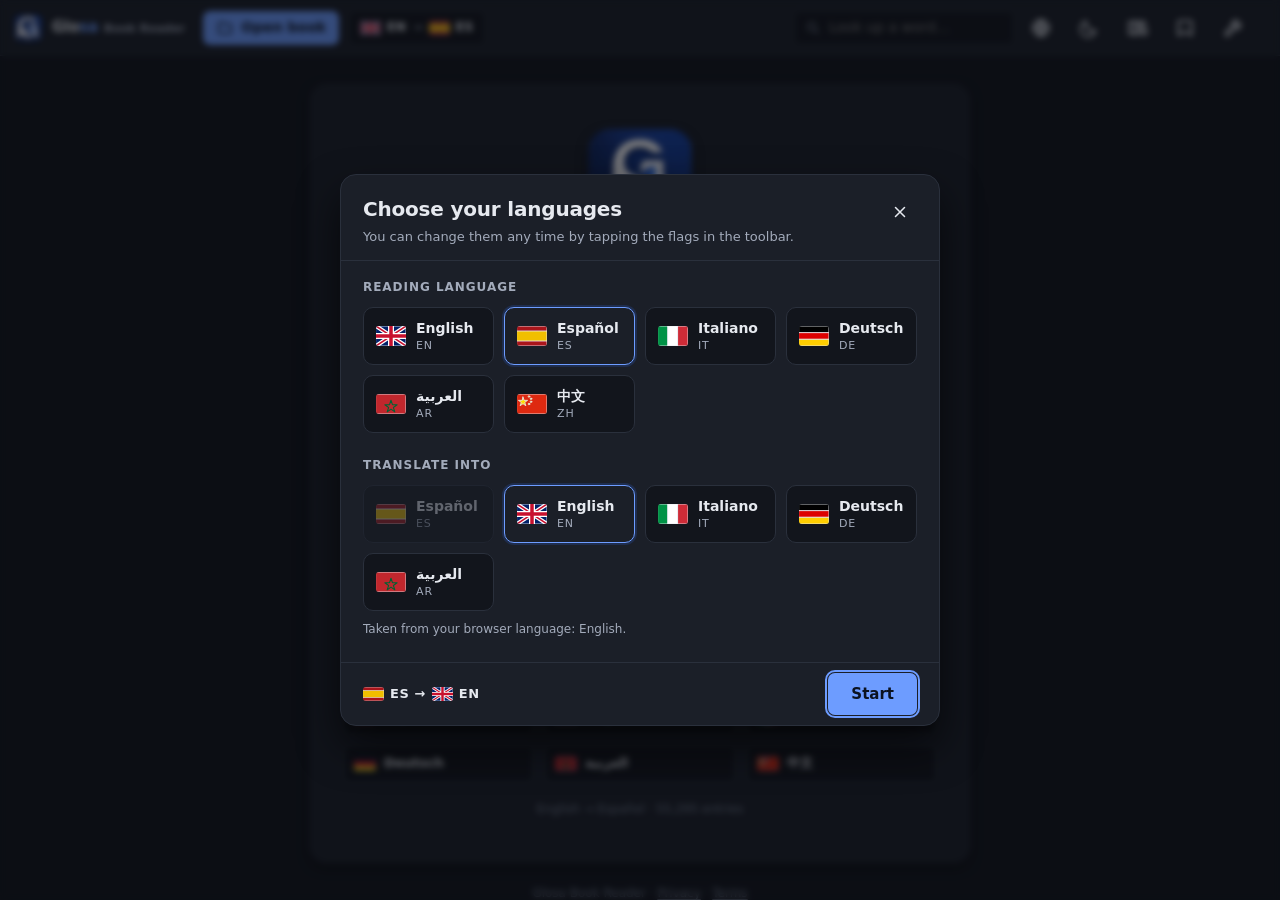
==== commit 706c97d8: "ui: la fila infantil y principiantes también en tres columnas Claude-Session: https://claude.ai/code" ====
--- a/index.html
+++ b/index.html
@@ -154,7 +154,7 @@
         </div>
         <div class="empty__catalogs empty__catalogs--beg" hidden>
           <p class="empty__catalogs-label" data-i18n="catalog.beginners">Infantil y principiantes: lecturas fáciles para empezar</p>
-          <div class="empty__catalogs-row" id="beginners-row"></div>
+          <div class="empty__catalogs-row empty__catalogs-row--grid" id="beginners-row"></div>
         </div>
         <p class="empty__meta" id="dict-meta"></p>
       </div>
--- a/css/app.css
+++ b/css/app.css
@@ -184,7 +184,7 @@
 
 .empty { min-height: 100%; display: grid; place-items: center; padding: 40px 20px; }
 .empty__card {
-  max-width: 520px; text-align: center; padding: 44px 40px;
+  max-width: 660px; text-align: center; padding: 44px 32px;
   background: var(--bg-elev); border: 1px solid var(--line); border-radius: 16px; box-shadow: var(--shadow-md);
 }
 .empty__icon {
@@ -386,7 +386,9 @@
 .empty__catalogs-label { font-size: 13px !important; color: var(--fg-muted) !important; margin: 0 0 12px !important; }
 .empty__catalogs-row { display: flex; gap: 10px; justify-content: center; flex-wrap: wrap; }
 .empty__catalogs-row--grid { display: grid; grid-template-columns: repeat(3, 1fr); }
-.empty__catalogs-row--grid .btn--catalog { justify-content: flex-start; padding: 0 12px; }
+.empty__catalogs-row--grid .btn--catalog { justify-content: flex-start; padding: 0 10px; min-width: 0; font-size: 13px; }
+.empty__catalogs-row--grid .btn--catalog svg { flex: none; }
+.empty__catalogs-row--grid .btn--catalog span { white-space: nowrap; overflow: hidden; text-overflow: ellipsis; }
 @media (max-width: 560px) { .empty__catalogs-row--grid { grid-template-columns: repeat(2, 1fr); } }
 .btn--catalog { border: 1px solid var(--line-strong); background: var(--bg); font-weight: 600; padding: 0 16px; height: 38px; }
 .btn--catalog:hover { border-color: var(--accent); background: var(--bg-elev); }
@@ -441,7 +443,7 @@
    Biblioteca: "Continuar leyendo" en el inicio y modal completo
    -------------------------------------------------------------------------- */
 .empty { grid-template-rows: auto auto; align-content: start; gap: 22px; padding-top: 28px; }
-.recent { width: min(640px, 100%); justify-self: center; padding-bottom: 20px; }
+.recent { width: min(660px, 100%); justify-self: center; padding-bottom: 20px; }
 .recent__title { font-size: 12px; text-transform: uppercase; letter-spacing: .08em; color: var(--fg-faint); margin: 0 0 10px 4px; text-align: center; }
 .recent__list { display: grid; grid-template-columns: repeat(auto-fill, minmax(300px, 1fr)); gap: 10px; justify-content: center; }
 .recent__list:has(.shelf-item:only-child) { grid-template-columns: minmax(300px, 420px); }
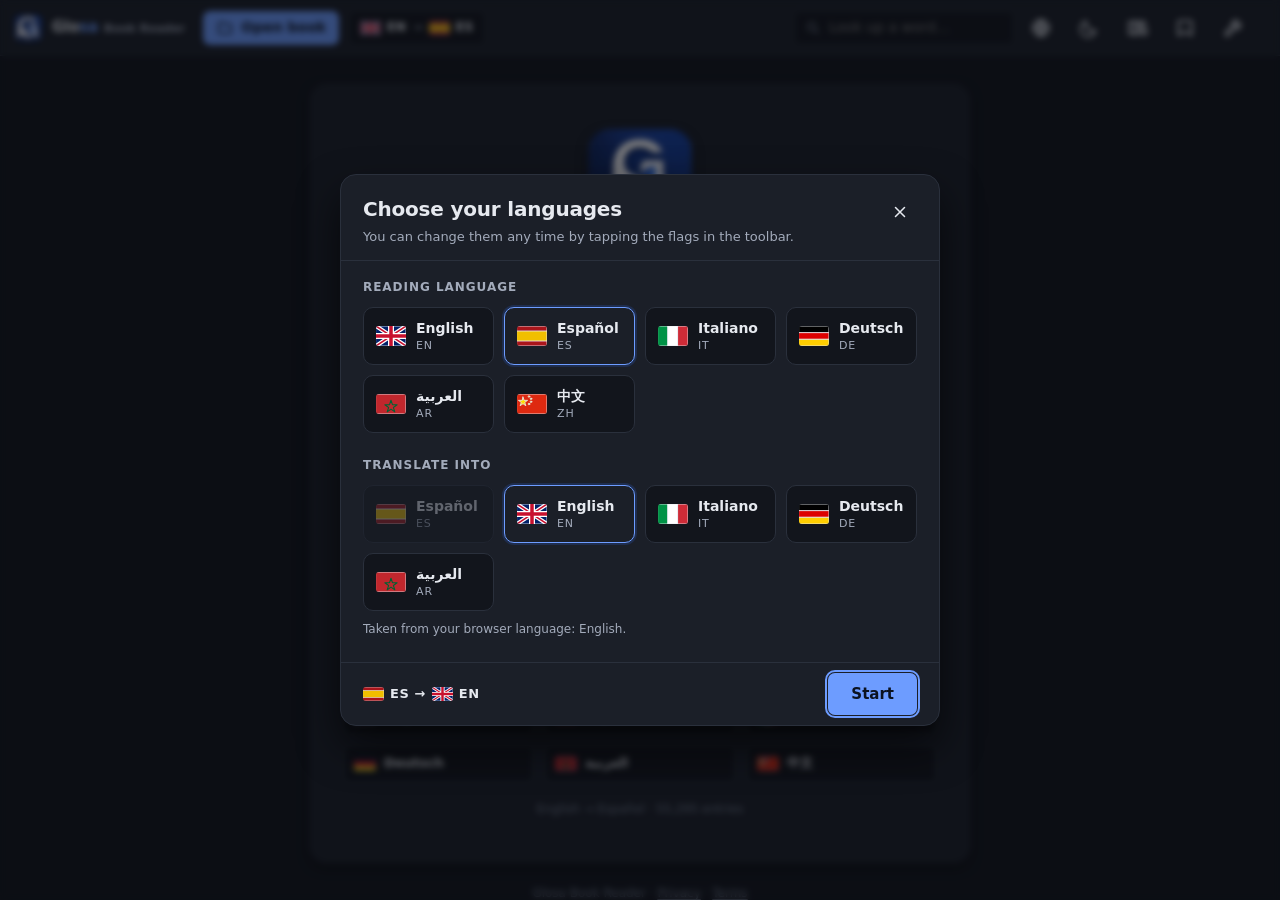
==== commit 3be93d7a: "feat: barra de progreso con % leído en vez de página/capítulo (en móvil, junto al título) El número " ====
--- a/index.html
+++ b/index.html
@@ -25,7 +25,7 @@
       <span class="brand__logo" aria-hidden="true"></span>
       <span class="brand__name">Glo<span>sa</span><small class="brand__tag">Book Reader</small></span>
     </button>
-    <span class="toolbar__title" id="book-title" hidden><span class="toolbar__title-text" id="book-title-text"></span><span class="toolbar__title-pages" id="book-title-pages"></span></span>
+    <span class="toolbar__title" id="book-title" hidden><span class="toolbar__title-text" id="book-title-text"></span><span class="toolbar__title-pages" id="book-title-pages"></span><span class="read-progress read-progress--title" aria-hidden="true"><span class="read-progress__track"><span class="read-progress__fill" id="title-progress-fill"></span></span></span></span>
     <button class="btn btn--icon toolbar__burger" id="btn-menu" data-i18n-title="menu" aria-expanded="false" aria-controls="toolbar-groups">
       <svg class="icon-burger" viewBox="0 0 20 20"><path d="M3 5.5h14M3 10h14M3 14.5h14"/></svg>
       <svg class="icon-close" viewBox="0 0 20 20"><path d="m5 5 10 10M15 5 5 15"/></svg>
@@ -52,10 +52,10 @@
 
   <div class="toolbar__group toolbar__nav" id="nav-controls" hidden>
     <button class="btn btn--icon" id="btn-prev" data-i18n-title="prev"><svg viewBox="0 0 20 20"><path d="M12.5 4 6.5 10l6 6"/></svg></button>
-    <label class="page-indicator">
-      <input type="number" id="page-input" min="1" value="1" aria-label="Página">
-      <span>/ <b id="page-count">0</b></span>
-    </label>
+    <div class="read-progress" id="read-progress" role="progressbar" aria-valuemin="0" aria-valuemax="100" aria-valuenow="0">
+      <span class="read-progress__track"><span class="read-progress__fill" id="read-progress-fill"></span></span>
+      <b class="read-progress__pct" id="read-progress-pct">0%</b>
+    </div>
     <button class="btn btn--icon" id="btn-next" data-i18n-title="next"><svg viewBox="0 0 20 20"><path d="m7.5 4 6 6-6 6"/></svg></button>
     <span class="toolbar__sep"></span>
     <button class="btn btn--icon" id="btn-zoom-out" data-i18n-title="zoom.out"><svg viewBox="0 0 20 20"><path d="M4 10h12"/></svg></button>
--- a/css/app.css
+++ b/css/app.css
@@ -24,6 +24,7 @@
   --accent-fg: #ffffff;
   --accent-soft: #dbe7ff;
   --danger: #dc2626;
+  --progress: #16a34a;
   --highlight: rgba(250, 204, 21, .55);
   --shadow-sm: 0 1px 2px rgba(16, 24, 40, .06), 0 1px 3px rgba(16, 24, 40, .1);
   --shadow-md: 0 4px 12px rgba(16, 24, 40, .12), 0 2px 4px rgba(16, 24, 40, .08);
@@ -48,6 +49,7 @@
   --accent-fg: #0b1220;
   --accent-soft: #1f2d4d;
   --danger: #f87171;
+  --progress: #4ade80;
   --highlight: rgba(250, 204, 21, .38);
   --shadow-sm: 0 1px 2px rgba(0,0,0,.4);
   --shadow-md: 0 4px 12px rgba(0,0,0,.5);
@@ -142,14 +144,15 @@
 [data-theme="dark"] .icon-sun { display: none; }
 [data-theme="dark"] .icon-moon { display: block; }
 
-.page-indicator { display: inline-flex; align-items: center; gap: 6px; color: var(--fg-muted); }
-.page-indicator input {
-  width: 52px; height: 30px; text-align: center; border-radius: 6px;
-  border: 1px solid var(--line); background: var(--bg); color: var(--fg);
-  -moz-appearance: textfield;
-}
-.page-indicator input::-webkit-inner-spin-button { appearance: none; }
-.page-indicator input:focus { outline: 2px solid var(--accent); border-color: transparent; }
+/* Progreso de lectura: carril gris al 100 % y encima la fracción leída en verde. Clic = saltar ahí. */
+.read-progress { display: inline-flex; align-items: center; gap: 8px; min-width: 0; cursor: pointer; }
+.read-progress__track {
+  width: 120px; height: 6px; border-radius: 3px; overflow: hidden;
+  background: var(--line-strong); flex: none;
+}
+.read-progress__fill { display: block; height: 100%; width: 0; background: var(--progress); }
+.read-progress__pct { min-width: 36px; font-size: 12px; color: var(--progress); font-variant-numeric: tabular-nums; }
+.read-progress--title { display: none; } /* solo existe en el titulillo móvil */
 #zoom-label { min-width: 44px; text-align: center; font-variant-numeric: tabular-nums; }
 
 .segmented {
@@ -389,7 +392,17 @@
 .empty__catalogs-row--grid .btn--catalog { justify-content: flex-start; padding: 0 10px; min-width: 0; font-size: 13px; }
 .empty__catalogs-row--grid .btn--catalog svg { flex: none; }
 .empty__catalogs-row--grid .btn--catalog span { white-space: nowrap; overflow: hidden; text-overflow: ellipsis; }
-@media (max-width: 560px) { .empty__catalogs-row--grid { grid-template-columns: repeat(2, 1fr); } }
+/* Móvil: tres columnas igualmente, con el icono encima y el texto debajo en una o dos líneas. */
+@media (max-width: 560px) {
+  .empty { padding: 20px 8px; }
+  .empty__card { padding: 28px 12px; }
+  .empty__catalogs-row--grid { gap: 8px; }
+  .empty__catalogs-row--grid .btn--catalog {
+    flex-direction: column; justify-content: center; align-items: center; gap: 6px;
+    height: auto; min-height: 66px; padding: 10px 6px; font-size: 12px; line-height: 1.25; text-align: center;
+  }
+  .empty__catalogs-row--grid .btn--catalog span { white-space: normal; overflow: visible; display: -webkit-box; -webkit-line-clamp: 2; -webkit-box-orient: vertical; overflow-wrap: anywhere; }
+}
 .btn--catalog { border: 1px solid var(--line-strong); background: var(--bg); font-weight: 600; padding: 0 16px; height: 38px; }
 .btn--catalog:hover { border-color: var(--accent); background: var(--bg-elev); }
 .btn--catalog svg { color: var(--accent); }
@@ -514,6 +527,11 @@
   .toolbar__brand { gap: 8px; }
   .toolbar__brand #btn-open { flex: 1; justify-content: center; }
   .toolbar__nav { padding-top: 12px; border-top: 1px solid var(--line); }
+  /* En móvil la barra de progreso vive junto al título del libro; en el menú desplegable sobra. */
+  #nav-controls .read-progress { display: none; }
+  .toolbar__title-pages { color: var(--progress); font-weight: 600; }
+  .read-progress--title { display: inline-flex; flex: 0 1 110px; align-self: center; cursor: default; }
+  .read-progress--title .read-progress__track { flex: 1; width: auto; }
   .toolbar__right { padding-top: 12px; border-top: 1px solid var(--line); justify-content: flex-start; }
   .toolbar__sep { display: none; }
   .search { width: 100%; flex-basis: 100%; }
@@ -583,7 +601,8 @@
 [data-theme="dark"] .book__level--principiante { color: #86efac; }
 [data-theme="dark"] .book__level--intermedio { color: #fcd34d; }
 .btn--beg { gap: 8px; }
-.btn--beg .flag { width: 22px; height: 15px; }
+.btn--beg .flag, .btn--catalog .flag { width: 22px; height: 15px; }
+.btn--catalog { gap: 8px; }
 .empty__catalogs--beg { margin-top: 16px; padding-top: 16px; }
 
 /* ---------------------------------------------------------------- catálogos en el menú móvil */
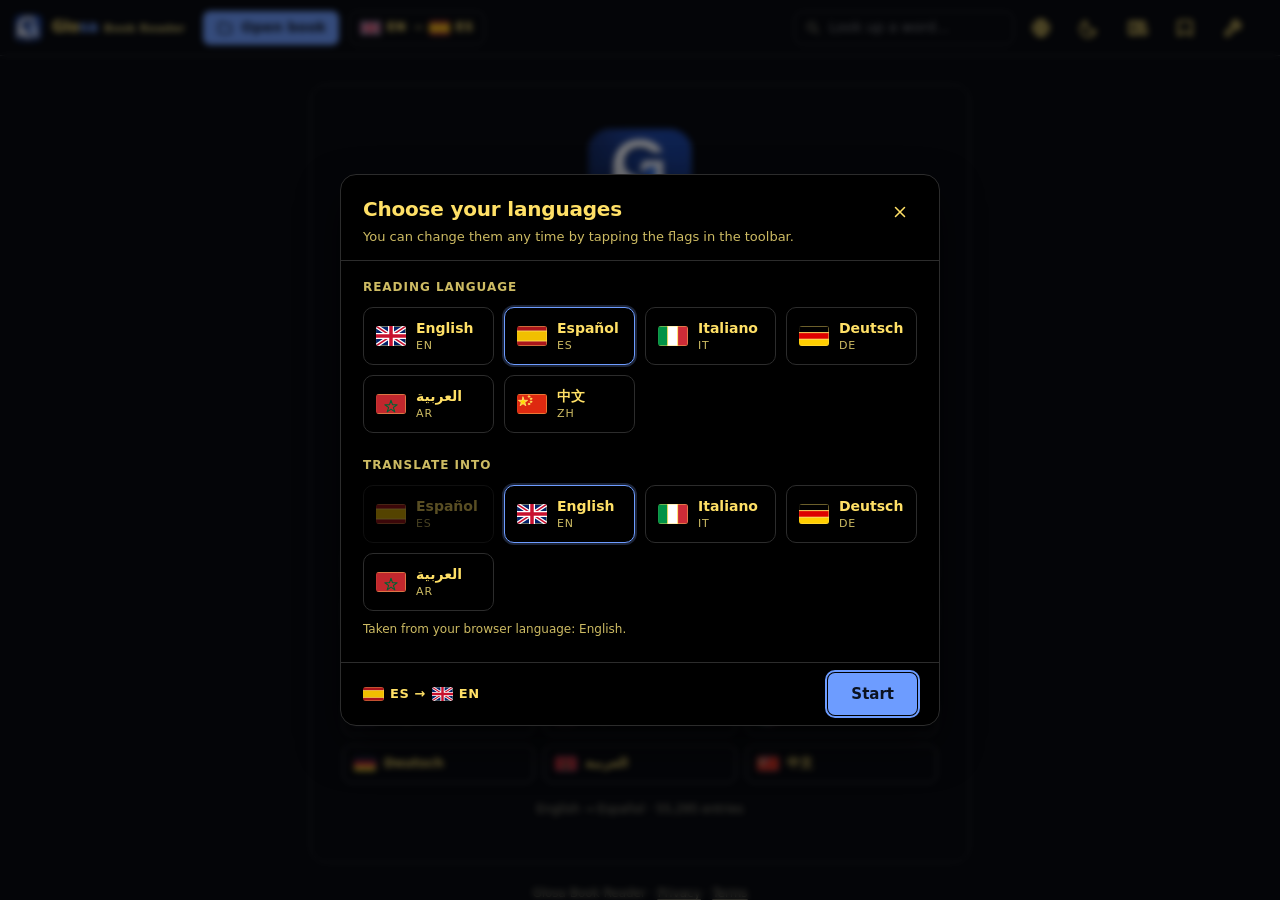
==== commit e47e8c07: "feat: diccionario aprendido online y consulta online con traducciones de Wiktionary Lo que el navega" ====
--- a/index.html
+++ b/index.html
@@ -107,6 +107,10 @@
 <main class="workspace" id="workspace">
   <section class="viewer" id="viewer" tabindex="0">
     <div class="empty" id="empty-state">
+      <section class="recent" id="recent" hidden>
+        <h2 class="recent__title" data-i18n="lib.recent">Continuar leyendo</h2>
+        <div class="recent__list" id="recent-list"></div>
+      </section>
       <div class="empty__card">
         <div class="empty__icon" aria-hidden="true"></div>
         <h1 data-i18n="empty.h1">Lee en otro idioma sin salir de la página</h1>
@@ -158,10 +162,6 @@
         </div>
         <p class="empty__meta" id="dict-meta"></p>
       </div>
-      <section class="recent" id="recent" hidden>
-        <h2 class="recent__title" data-i18n="lib.recent">Continuar leyendo</h2>
-        <div class="recent__list" id="recent-list"></div>
-      </section>
       <p class="empty__legal"><span class="empty__appname">Glosa Book Reader</span> · <a href="privacy/" data-i18n="legal.privacy">Privacidad</a> · <a href="conditions/" data-i18n="legal.terms">Condiciones</a></p>
     </div>
     <div class="pages" id="pages" hidden></div>
@@ -203,7 +203,7 @@
         <input type="checkbox" id="opt-zh-simplified" class="switch">
       </label>
       <label class="field field--row">
-        <span class="field__label"><span data-i18n="settings.online">Consultar online si no está en el diccionario local</span><small data-i18n="settings.online.hint">Usa MyMemory y Wiktionary. Envía solo la palabra consultada.</small></span>
+        <span class="field__label"><span data-i18n="settings.online">Consultar online si no está en el diccionario local</span><small data-i18n="settings.online.hint">Usa MyMemory y Wiktionary. Envía solo la palabra consultada; lo que encuentra se guarda en el diccionario compartido de Glosa para la próxima vez.</small></span>
         <input type="checkbox" id="opt-online" class="switch">
       </label>
       <label class="field field--row">
--- a/css/app.css
+++ b/css/app.css
@@ -37,17 +37,18 @@
 }
 
 [data-theme="dark"] {
-  --bg: #12151c;
-  --bg-elev: #1b1f28;
-  --bg-sunken: #0d1015;
-  --fg: #e6e9ef;
-  --fg-muted: #a3abbb;
-  --fg-faint: #6f788a;
-  --line: #2a303c;
-  --line-strong: #3a4250;
+  /* Negro puro y letra amarilla, sin tinte azul (petición del lector, 2026-09-13). */
+  --bg: #000000;
+  --bg-elev: #000000;
+  --bg-sunken: #141414;
+  --fg: #ffe066;
+  --fg-muted: #cdbb63;
+  --fg-faint: #8f8a6f;
+  --line: #2c2c2c;
+  --line-strong: #444444;
   --accent: #6d9cff;
   --accent-fg: #0b1220;
-  --accent-soft: #1f2d4d;
+  --accent-soft: #1c2438;
   --danger: #f87171;
   --progress: #4ade80;
   --highlight: rgba(250, 204, 21, .38);
@@ -263,6 +264,7 @@
 .reflow__content table { border-collapse: collapse; max-width: 100%; margin: 1em 0; font-size: .9em; }
 .reflow__content td, .reflow__content th { border: 1px solid var(--line); padding: .3em .6em; }
 .reflow__content a { color: var(--accent); }
+.reflow__content a:not([href]) { color: inherit; } /* anclas de capítulo sin destino: no son enlaces */
 .reflow__content [align="center"], .reflow__content .center, .reflow__content .poem { text-align: center; }
 [data-theme="dark"] .reflow__content img { filter: brightness(.85); }
 
@@ -341,7 +343,7 @@
    Popup de traducción
    -------------------------------------------------------------------------- */
 .popup {
-  position: fixed; z-index: 50; width: 320px; max-width: calc(100vw - 16px);
+  position: fixed; z-index: 50; width: 360px; max-width: calc(100vw - 16px);
   background: var(--bg-elev); border: 1px solid var(--line); border-radius: 12px;
   box-shadow: var(--shadow-lg); animation: pop .14s ease-out;
   font-family: var(--font-ui);
@@ -354,31 +356,34 @@
 }
 .popup--above .popup__arrow { top: auto; bottom: -7px; transform: rotate(225deg); }
 .popup__head { display: flex; align-items: flex-start; justify-content: space-between; gap: 8px; padding: 12px 10px 6px 16px; }
-.popup__word h3 { font-size: 19px; letter-spacing: -.01em; line-height: 1.2; word-break: break-word; }
-.popup__lemma { font-size: 12px; color: var(--fg-faint); }
-.popup__actions { display: flex; gap: 2px; flex: none; }
-.popup__body { padding: 0 16px 8px; max-height: 320px; overflow: auto; }
-.popup__foot { padding: 6px 16px 10px; font-size: 11px; color: var(--fg-faint); border-top: 1px solid var(--line); display: flex; justify-content: space-between; gap: 8px; }
+.popup__word h3 { font-size: 22px; letter-spacing: -.01em; line-height: 1.2; word-break: break-word; }
+.popup__lemma { font-size: 13px; color: var(--fg-faint); }
+.popup__actions { display: flex; gap: 4px; flex: none; }
+.popup__actions .btn--sm { height: 36px; width: 36px; }
+.popup__actions .btn--sm svg { width: 21px; height: 21px; }
+.popup__actions #popup-close svg { width: 26px; height: 26px; } /* la X ocupa la mitad del lienzo: se compensa */
+.popup__body { padding: 0 16px 8px; max-height: 380px; overflow: auto; }
+.popup__foot { padding: 6px 16px 10px; font-size: 12px; color: var(--fg-faint); border-top: 1px solid var(--line); display: flex; justify-content: space-between; gap: 8px; }
 .popup__foot:empty { display: none; }
 
 .sense { margin: 8px 0; padding-left: 8px; border-left: 2px solid var(--line); }
 .sense__pos {
   display: inline-block; margin-bottom: 4px; padding: 1px 7px; border-radius: 4px;
-  font-size: 10px; font-weight: 700; text-transform: uppercase; letter-spacing: .05em;
+  font-size: 11px; font-weight: 700; text-transform: uppercase; letter-spacing: .05em;
   background: var(--accent-soft); color: var(--accent);
 }
-.sense__trans { font-size: 15px; font-weight: 600; line-height: 1.35; }
+.sense__trans { font-size: 17px; font-weight: 600; line-height: 1.35; }
 .sense__trans span + span::before { content: ", "; font-weight: 400; color: var(--fg-faint); }
-.sense__def { margin: 2px 0 0; font-size: 12px; color: var(--fg-muted); line-height: 1.4; }
-.popup__none { color: var(--fg-muted); font-size: 13px; padding: 6px 0 10px; }
-.popup__loading { display: flex; align-items: center; gap: 8px; color: var(--fg-faint); font-size: 12px; padding: 8px 0; }
+.sense__def { margin: 2px 0 0; font-size: 13.5px; color: var(--fg-muted); line-height: 1.4; }
+.popup__none { color: var(--fg-muted); font-size: 14px; padding: 6px 0 10px; }
+.popup__loading { display: flex; align-items: center; gap: 8px; color: var(--fg-faint); font-size: 13px; padding: 8px 0; }
 .popup__loading::before {
   content: ""; width: 14px; height: 14px; border-radius: 50%;
   border: 2px solid var(--line-strong); border-top-color: var(--accent); animation: spin .8s linear infinite;
 }
 .popup__online { margin-top: 10px; padding-top: 8px; border-top: 1px dashed var(--line); }
-.popup__online-label { font-size: 10px; text-transform: uppercase; letter-spacing: .06em; color: var(--fg-faint); margin-bottom: 4px; }
-.popup__phrase { font-size: 14px; line-height: 1.45; }
+.popup__online-label { font-size: 11px; text-transform: uppercase; letter-spacing: .06em; color: var(--fg-faint); margin-bottom: 4px; }
+.popup__phrase { font-size: 16px; line-height: 1.45; }
 .popup__link { color: var(--accent); text-decoration: none; }
 .popup__link:hover { text-decoration: underline; }
 
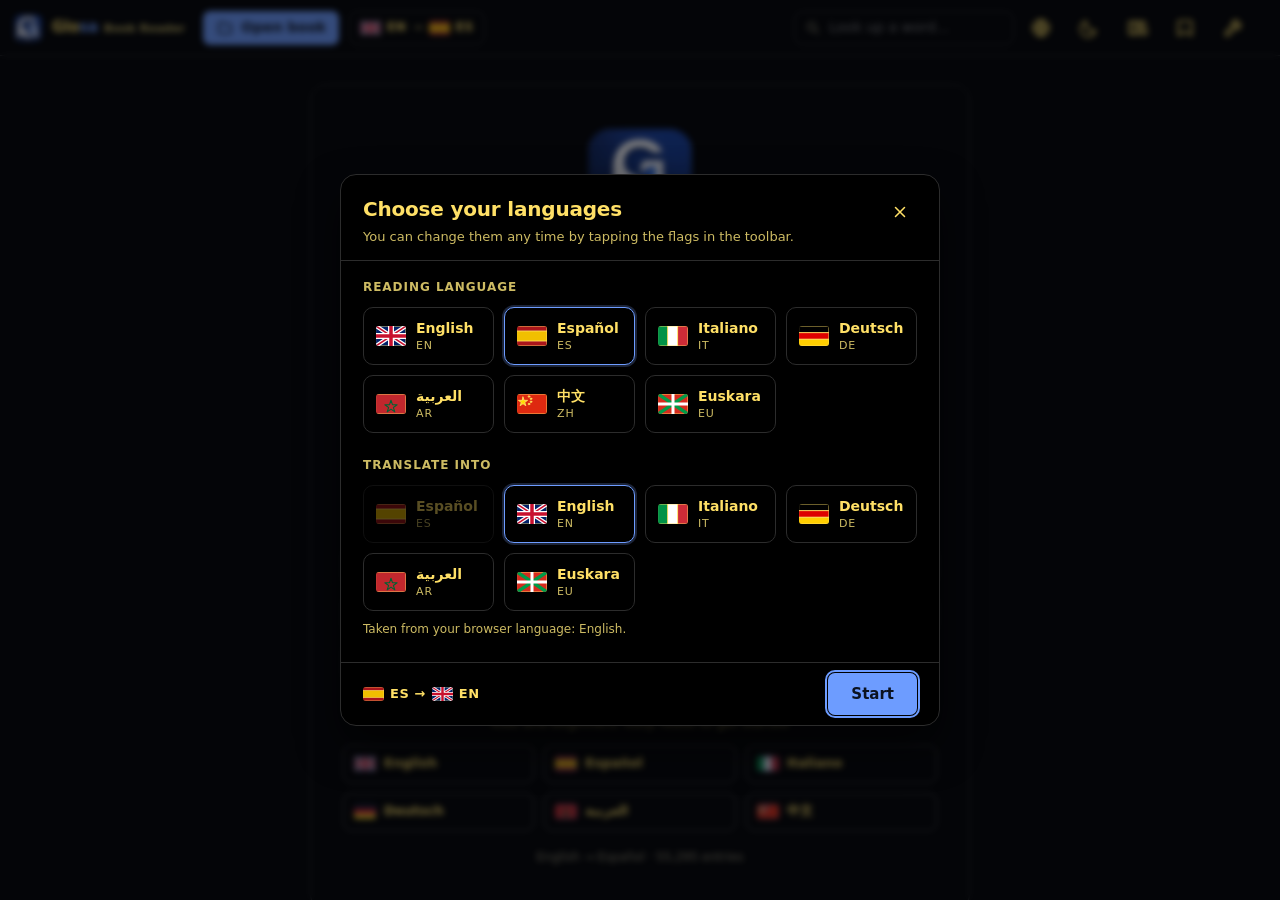
==== commit adb8efcd: "feat: euskera como idioma de lectura y de destino (8 pares) y clásicos vascos de Wikisource No hay W" ====
--- a/index.html
+++ b/index.html
@@ -154,6 +154,10 @@
               <svg viewBox="0 0 20 20"><path d="M10 6c-1.6-1.4-3.9-1.9-7-1.7v11.2c3.1-.2 5.4.3 7 1.7 1.6-1.4 3.9-1.9 7-1.7V4.3c-3.1-.2-5.4.3-7 1.7zM10 6v11.2"/></svg>
               <span data-i18n="catalog.button.zh">Top 100 en chino</span>
             </button>
+            <button class="btn btn--catalog" type="button" data-catalog-lang="eu">
+              <svg viewBox="0 0 20 20"><path d="M10 6c-1.6-1.4-3.9-1.9-7-1.7v11.2c3.1-.2 5.4.3 7 1.7 1.6-1.4 3.9-1.9 7-1.7V4.3c-3.1-.2-5.4.3-7 1.7zM10 6v11.2"/></svg>
+              <span data-i18n="catalog.button.eu">Clásicos en euskera</span>
+            </button>
           </div>
         </div>
         <div class="empty__catalogs empty__catalogs--beg" hidden>
@@ -301,7 +305,7 @@
     <header class="modal__head">
       <div class="modal__titles">
         <h2 id="catalog-title">Top 100</h2>
-        <p class="modal__sub"><span data-i18n="catalog.sub">Los más descargados de Project Gutenberg, dominio público. Pulsa un libro y se abre en Glosa.</span> <a id="catalog-source" class="popup__link" href="https://www.gutenberg.org/browse/scores/top" target="_blank" rel="noopener" data-i18n="catalog.source">Ver la lista original ↗</a></p>
+        <p class="modal__sub"><span id="catalog-sub" data-i18n="catalog.sub">Los más descargados de Project Gutenberg, dominio público. Pulsa un libro y se abre en Glosa.</span> <a id="catalog-source" class="popup__link" href="https://www.gutenberg.org/browse/scores/top" target="_blank" rel="noopener" data-i18n="catalog.source">Ver la lista original ↗</a></p>
       </div>
       <div class="modal__tools">
         <div class="segmented segmented--flags" id="catalog-lang" role="tablist"></div>
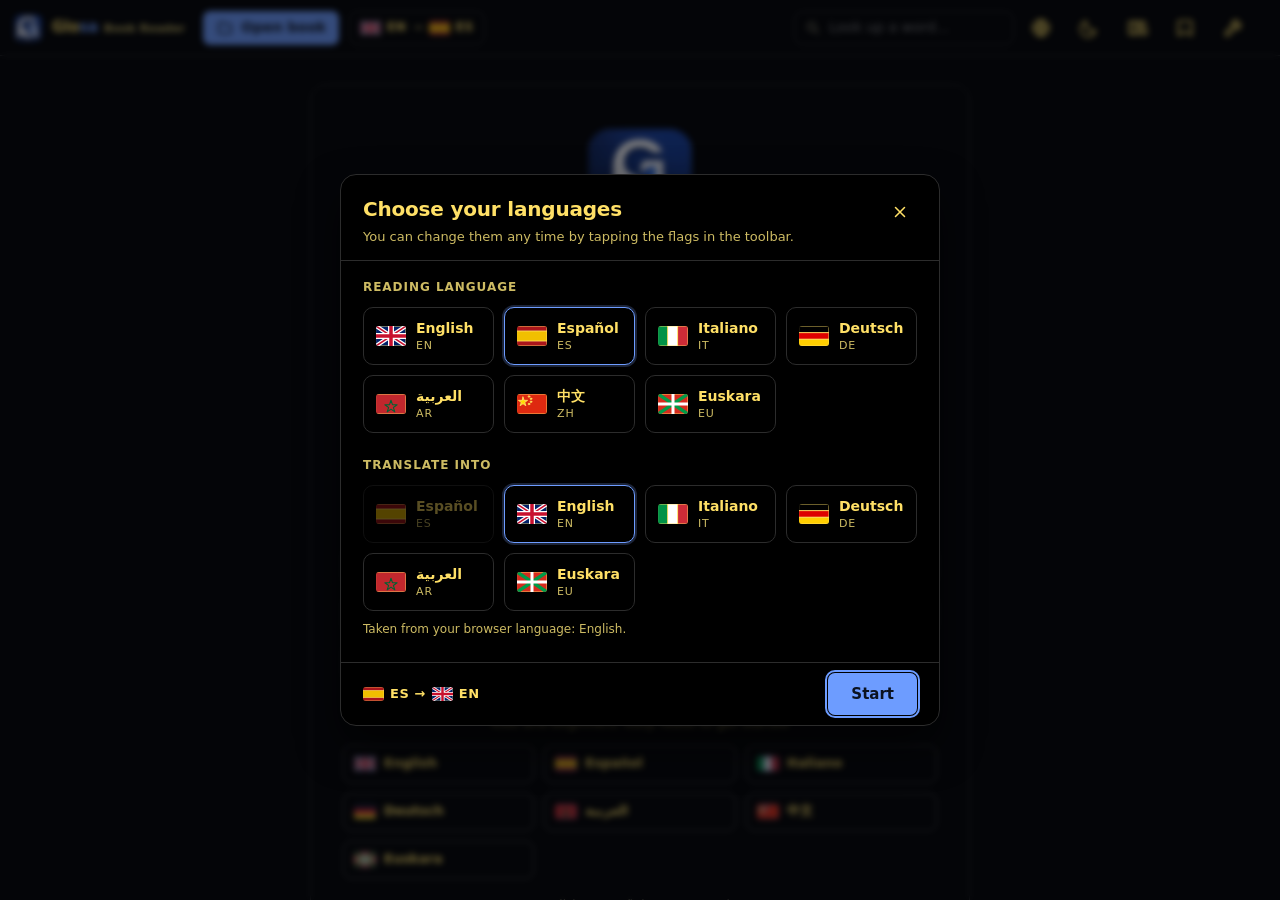
==== commit 53b634f8: "feat: 376 libros en euskera de Armiarma y 18 lecturas infantiles y para principiantes Gutenberg no t" ====
--- a/index.html
+++ b/index.html
@@ -156,7 +156,7 @@
             </button>
             <button class="btn btn--catalog" type="button" data-catalog-lang="eu">
               <svg viewBox="0 0 20 20"><path d="M10 6c-1.6-1.4-3.9-1.9-7-1.7v11.2c3.1-.2 5.4.3 7 1.7 1.6-1.4 3.9-1.9 7-1.7V4.3c-3.1-.2-5.4.3-7 1.7zM10 6v11.2"/></svg>
-              <span data-i18n="catalog.button.eu">Clásicos en euskera</span>
+              <span data-i18n="catalog.button.eu">Libros en euskera</span>
             </button>
           </div>
         </div>
